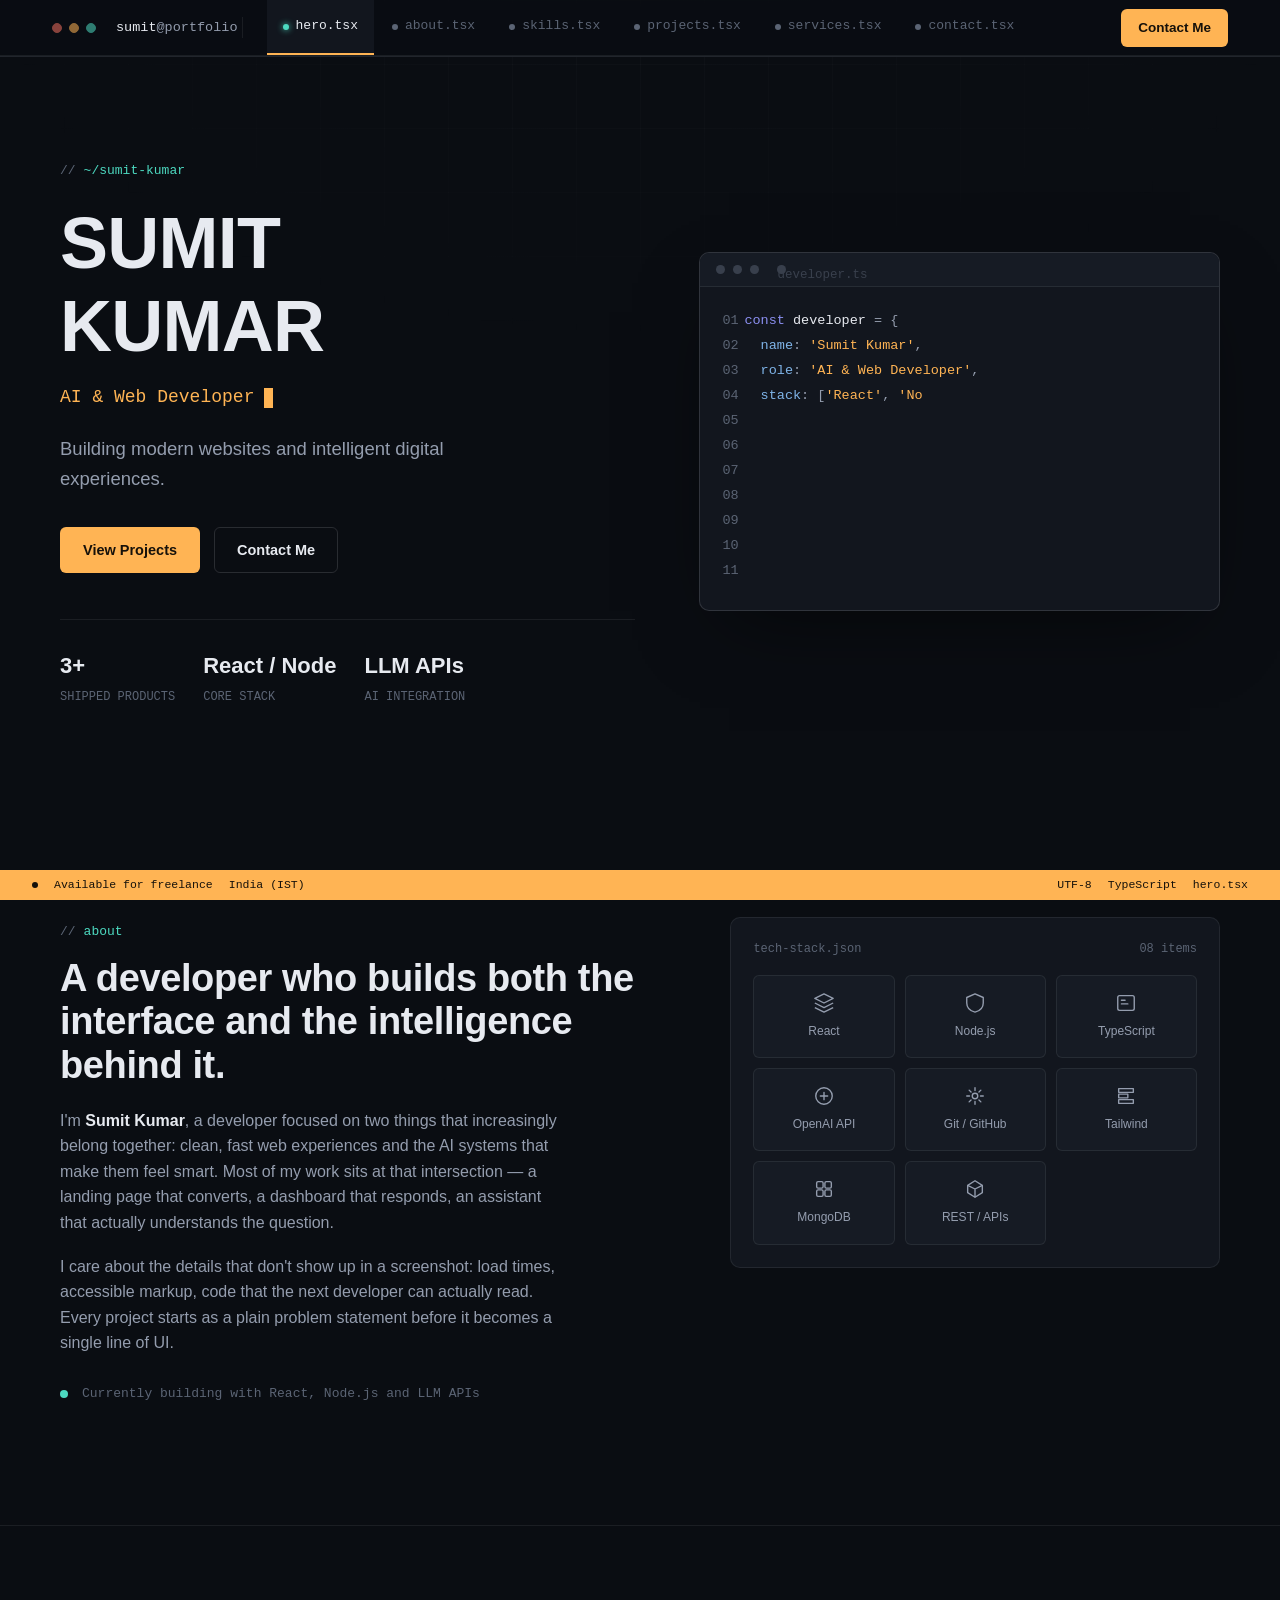
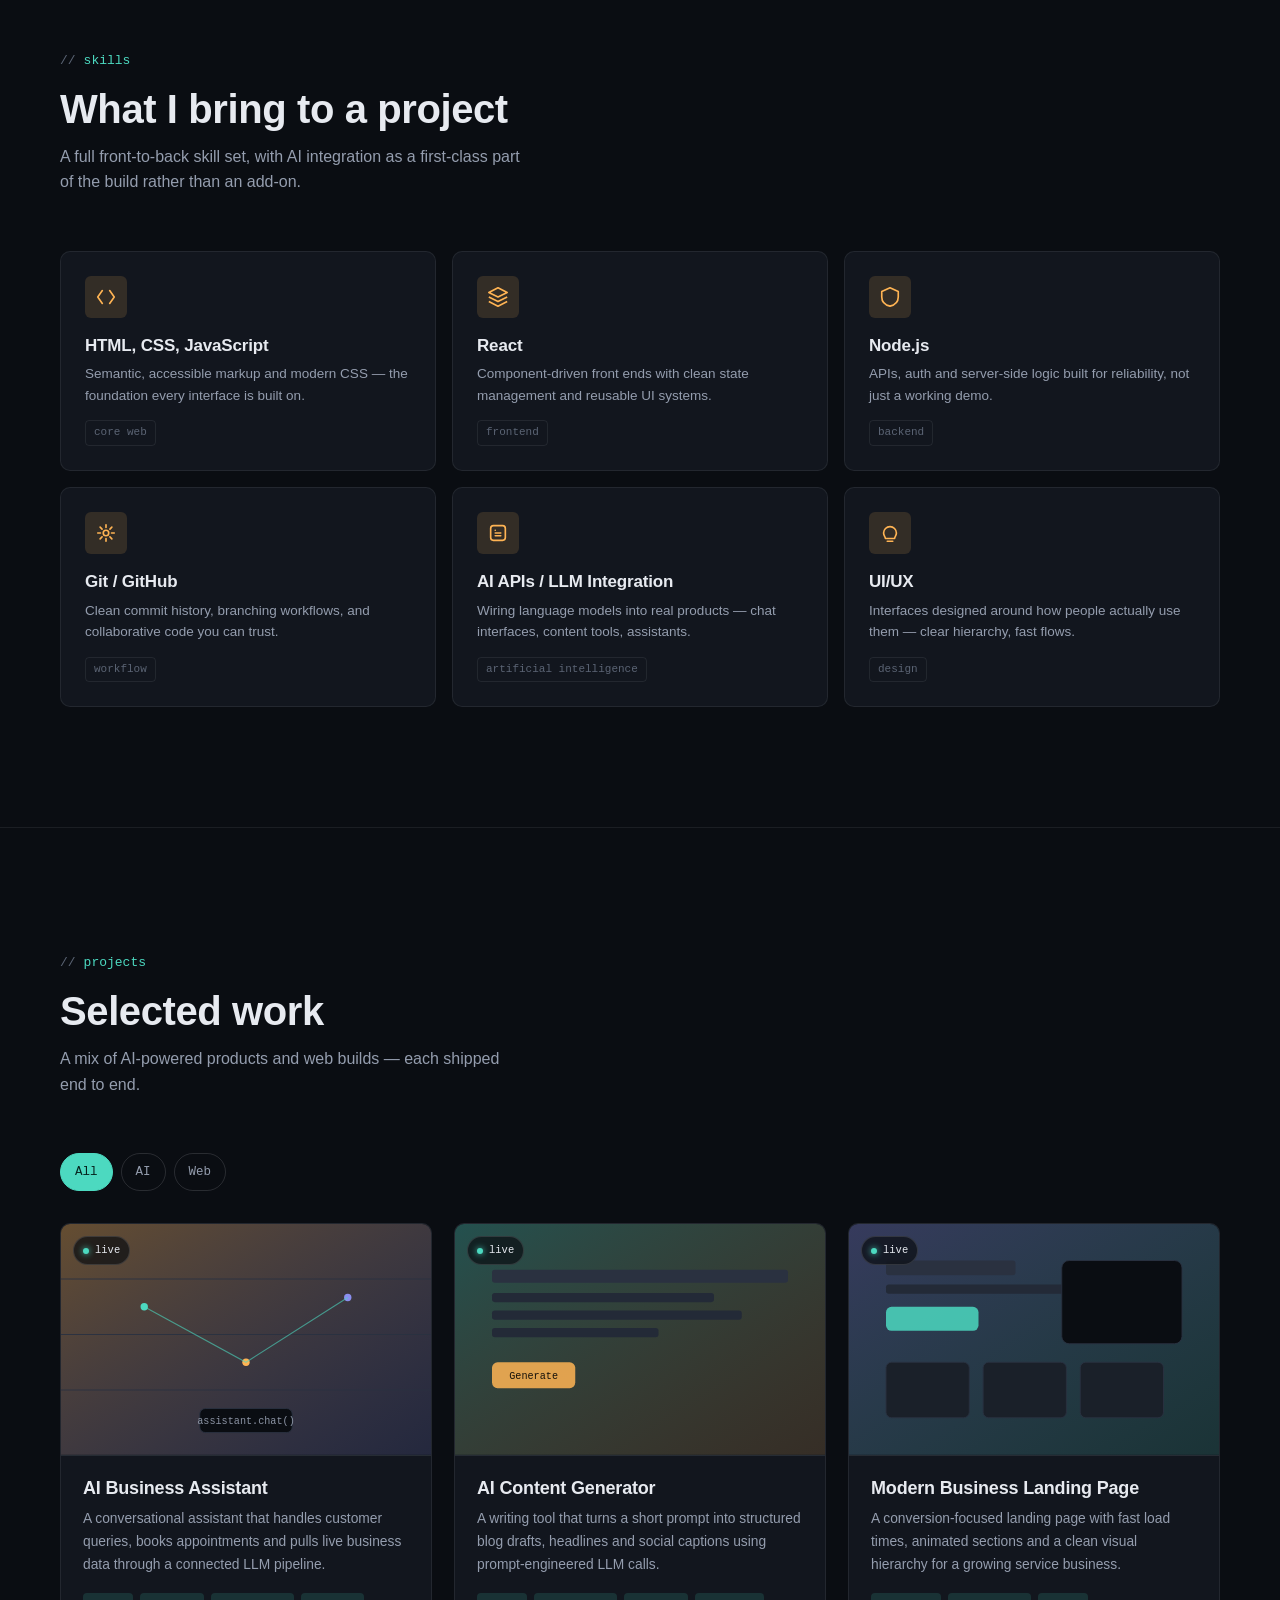
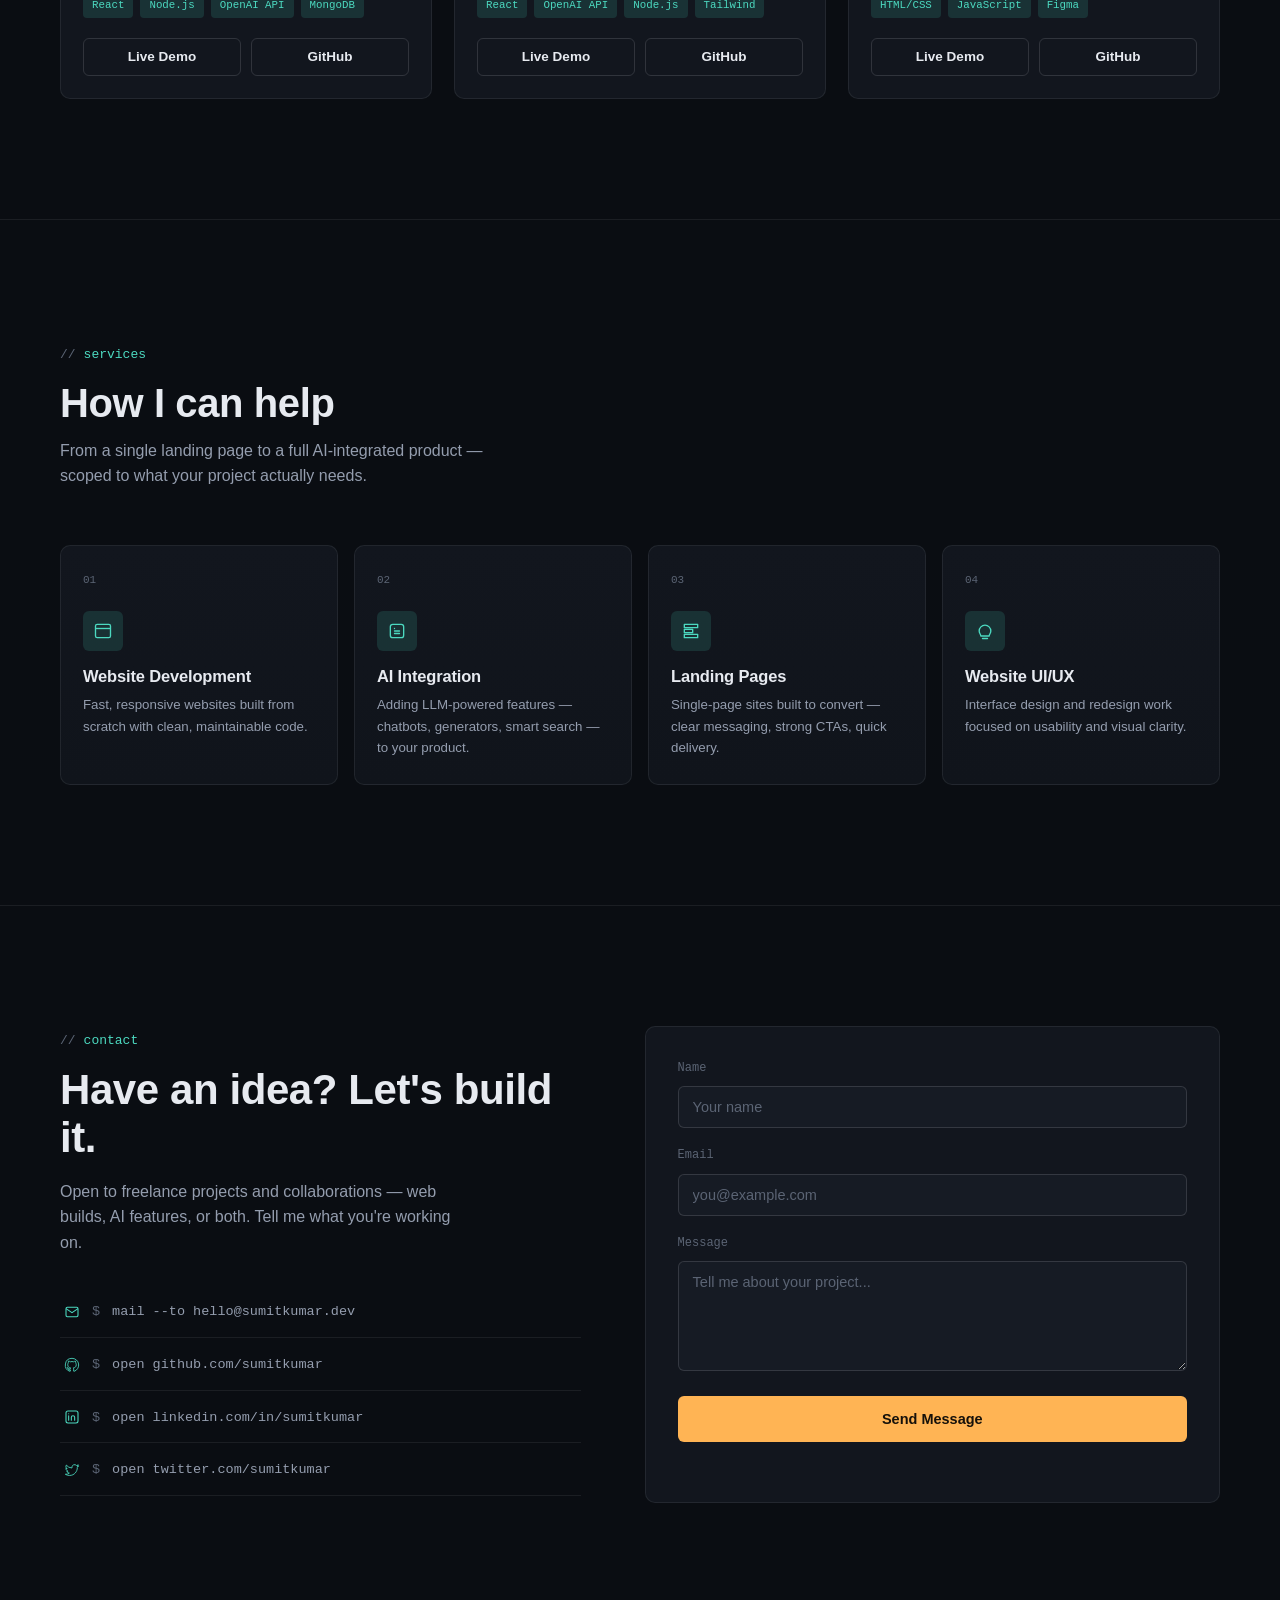
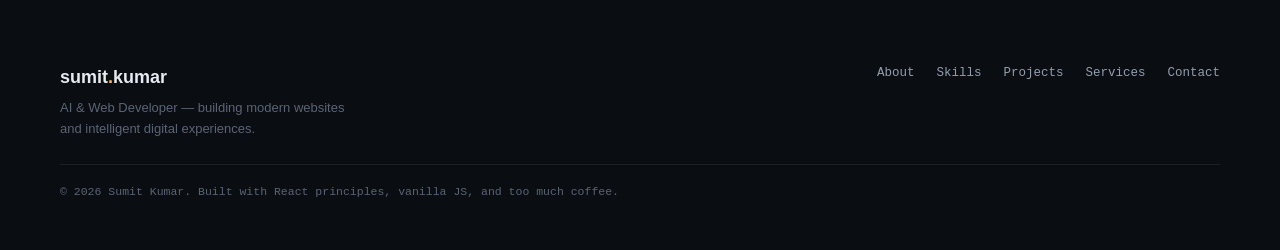
==== index.html @ 4598999d "Add files via upload files uploaded" ====
<!DOCTYPE html>
<html lang="en">
<head>
<meta charset="UTF-8">
<meta name="viewport" content="width=device-width, initial-scale=1.0">
<title>Sumit Kumar — AI & Web Developer</title>
<meta name="description" content="Sumit Kumar is an AI & Web Developer building modern websites and intelligent digital experiences — from React front ends to LLM-powered products.">
<meta name="theme-color" content="#0a0d12">

<meta property="og:type" content="website">
<meta property="og:title" content="Sumit Kumar — AI & Web Developer">
<meta property="og:description" content="Building modern websites and intelligent digital experiences.">

<link rel="icon" href="data:image/svg+xml,<svg xmlns=%22http://www.w3.org/2000/svg%22 viewBox=%220 0 100 100%22><rect width=%22100%22 height=%22100%22 rx=%2222%22 fill=%22%230a0d12%22/><text x=%2250%22 y=%2266%22 font-size=%2255%22 font-family=%22monospace%22 fill=%22%23ffb454%22 text-anchor=%22middle%22>S</text></svg>">

<link rel="stylesheet" href="styles.css">
</head>
<body>

<!-- ============================ NAV / EDITOR TAB BAR ============================ -->
<header class="tabbar">
  <div class="tabbar-inner">
    <div class="tabbar-dots" aria-hidden="true"><span></span><span></span><span></span></div>
    <div class="tabbar-brand"><strong>sumit</strong>@portfolio</div>

    <nav class="tabs" aria-label="Primary">
      <a href="#hero" class="tab active" data-tab><span class="dot"></span>hero.tsx</a>
      <a href="#about" class="tab" data-tab><span class="dot"></span>about.tsx</a>
      <a href="#skills" class="tab" data-tab><span class="dot"></span>skills.tsx</a>
      <a href="#projects" class="tab" data-tab><span class="dot"></span>projects.tsx</a>
      <a href="#services" class="tab" data-tab><span class="dot"></span>services.tsx</a>
      <a href="#contact" class="tab" data-tab><span class="dot"></span>contact.tsx</a>
    </nav>

    <div class="tabbar-actions">
      <a href="#contact" class="btn btn-primary btn-sm">Contact Me</a>
      <button class="menu-toggle" id="menuToggle" aria-label="Open menu" aria-expanded="false" aria-controls="mobilePanel">
        <span></span>
      </button>
    </div>
  </div>
</header>

<div class="mobile-panel" id="mobilePanel">
  <ul>
    <li><a href="#hero" data-mobile-link><span class="dot"></span>hero.tsx</a></li>
    <li><a href="#about" data-mobile-link><span class="dot"></span>about.tsx</a></li>
    <li><a href="#skills" data-mobile-link><span class="dot"></span>skills.tsx</a></li>
    <li><a href="#projects" data-mobile-link><span class="dot"></span>projects.tsx</a></li>
    <li><a href="#services" data-mobile-link><span class="dot"></span>services.tsx</a></li>
    <li><a href="#contact" data-mobile-link><span class="dot"></span>contact.tsx</a></li>
  </ul>
</div>

<main id="main">

  <!-- ============================ HERO ============================ -->
  <section class="hero" id="hero">
    <div class="container hero-grid">
      <div class="hero-copy" data-reveal>
        <span class="eyebrow">~/sumit-kumar</span>
        <h1>SUMIT<br>KUMAR</h1>
        <p class="role">AI &amp; Web Developer<span class="cursor" aria-hidden="true"></span></p>
        <p class="tagline">Building modern websites and intelligent digital experiences.</p>

        <div class="hero-actions">
          <a href="#projects" class="btn btn-primary">View Projects</a>
          <a href="#contact" class="btn btn-ghost">Contact Me</a>
        </div>

        <div class="hero-meta">
          <div>
            <span class="num">3+</span>
            <span class="label">SHIPPED PRODUCTS</span>
          </div>
          <div>
            <span class="num">React / Node</span>
            <span class="label">CORE STACK</span>
          </div>
          <div>
            <span class="num">LLM APIs</span>
            <span class="label">AI INTEGRATION</span>
          </div>
        </div>
      </div>

      <div class="hero-visual" data-reveal>
        <div class="editor">
          <div class="editor-bar">
            <span></span><span></span><span></span>
            <span class="filename">developer.ts</span>
          </div>
          <div class="editor-body" id="typedCode" aria-hidden="true"></div>
        </div>
      </div>
    </div>
  </section>

  <!-- ============================ ABOUT ============================ -->
  <section class="section" id="about">
    <div class="container about-grid">
      <div data-reveal>
        <span class="eyebrow">about</span>
        <h2 style="font-size:clamp(28px,4vw,38px);margin-bottom:20px;">A developer who builds both the interface and the intelligence behind it.</h2>
        <div class="about-copy">
          <p>I'm <strong>Sumit Kumar</strong>, a developer focused on two things that increasingly belong together: clean, fast web experiences and the AI systems that make them feel smart. Most of my work sits at that intersection — a landing page that converts, a dashboard that responds, an assistant that actually understands the question.</p>
          <p>I care about the details that don't show up in a screenshot: load times, accessible markup, code that the next developer can actually read. Every project starts as a plain problem statement before it becomes a single line of UI.</p>
        </div>
        <div class="about-signature">
          <span class="pulse" aria-hidden="true"></span>
          Currently building with React, Node.js and LLM APIs
        </div>
      </div>

      <div class="stack-panel" data-reveal>
        <div class="stack-panel-title"><span>tech-stack.json</span><span>08 items</span></div>
        <div class="stack-grid">
          <div class="stack-chip">
            <svg viewBox="0 0 24 24" fill="none"><path d="M12 2 2 7l10 5 10-5-10-5Z" stroke="currentColor" stroke-width="1.5" stroke-linejoin="round"/><path d="M2 17l10 5 10-5M2 12l10 5 10-5" stroke="currentColor" stroke-width="1.5" stroke-linejoin="round"/></svg>
            React
          </div>
          <div class="stack-chip">
            <svg viewBox="0 0 24 24" fill="none"><path d="M12 2 3 6v6c0 5 3.8 8.7 9 10 5.2-1.3 9-5 9-10V6l-9-4Z" stroke="currentColor" stroke-width="1.5" stroke-linejoin="round"/></svg>
            Node.js
          </div>
          <div class="stack-chip">
            <svg viewBox="0 0 24 24" fill="none"><rect x="3" y="4" width="18" height="16" rx="2" stroke="currentColor" stroke-width="1.5"/><path d="M7 9h4M7 13h7" stroke="currentColor" stroke-width="1.5" stroke-linecap="round"/></svg>
            TypeScript
          </div>
          <div class="stack-chip">
            <svg viewBox="0 0 24 24" fill="none"><circle cx="12" cy="12" r="9" stroke="currentColor" stroke-width="1.5"/><path d="M8 12h8M12 8v8" stroke="currentColor" stroke-width="1.5" stroke-linecap="round"/></svg>
            OpenAI API
          </div>
          <div class="stack-chip">
            <svg viewBox="0 0 24 24" fill="none"><circle cx="12" cy="12" r="3" stroke="currentColor" stroke-width="1.5"/><path d="M12 3v3M12 18v3M21 12h-3M6 12H3M18.4 5.6l-2.1 2.1M7.7 16.3l-2.1 2.1M18.4 18.4l-2.1-2.1M7.7 7.7 5.6 5.6" stroke="currentColor" stroke-width="1.5" stroke-linecap="round"/></svg>
            Git / GitHub
          </div>
          <div class="stack-chip">
            <svg viewBox="0 0 24 24" fill="none"><path d="M4 4h16v4H4zM4 10h10v4H4zM4 16h16v4H4z" stroke="currentColor" stroke-width="1.5" stroke-linejoin="round"/></svg>
            Tailwind
          </div>
          <div class="stack-chip">
            <svg viewBox="0 0 24 24" fill="none"><rect x="4" y="4" width="7" height="7" rx="1.5" stroke="currentColor" stroke-width="1.5"/><rect x="13" y="4" width="7" height="7" rx="1.5" stroke="currentColor" stroke-width="1.5"/><rect x="4" y="13" width="7" height="7" rx="1.5" stroke="currentColor" stroke-width="1.5"/><rect x="13" y="13" width="7" height="7" rx="1.5" stroke="currentColor" stroke-width="1.5"/></svg>
            MongoDB
          </div>
          <div class="stack-chip">
            <svg viewBox="0 0 24 24" fill="none"><path d="M12 3 4 8v8l8 5 8-5V8l-8-5Z" stroke="currentColor" stroke-width="1.5" stroke-linejoin="round"/><path d="M12 12v9M4 8l8 4 8-4" stroke="currentColor" stroke-width="1.5" stroke-linejoin="round"/></svg>
            REST / APIs
          </div>
        </div>
      </div>
    </div>
  </section>

  <!-- ============================ SKILLS ============================ -->
  <section class="section" id="skills">
    <div class="container">
      <div class="section-head" data-reveal>
        <span class="eyebrow">skills</span>
        <h2>What I bring to a project</h2>
        <p>A full front-to-back skill set, with AI integration as a first-class part of the build rather than an add-on.</p>
      </div>

      <div class="skills-grid" data-reveal-group>
        <div class="skill-card" data-reveal style="--i:0">
          <div class="icon-wrap"><svg viewBox="0 0 24 24" fill="none"><path d="M8 5 3 12l5 7M16 5l5 7-5 7" stroke="currentColor" stroke-width="1.8" stroke-linecap="round" stroke-linejoin="round"/></svg></div>
          <h3>HTML, CSS, JavaScript</h3>
          <p>Semantic, accessible markup and modern CSS — the foundation every interface is built on.</p>
          <span class="tag">core web</span>
        </div>
        <div class="skill-card" data-reveal style="--i:1">
          <div class="icon-wrap"><svg viewBox="0 0 24 24" fill="none"><path d="M12 2 2 7l10 5 10-5-10-5Z" stroke="currentColor" stroke-width="1.8" stroke-linejoin="round"/><path d="M2 17l10 5 10-5M2 12l10 5 10-5" stroke="currentColor" stroke-width="1.8" stroke-linejoin="round"/></svg></div>
          <h3>React</h3>
          <p>Component-driven front ends with clean state management and reusable UI systems.</p>
          <span class="tag">frontend</span>
        </div>
        <div class="skill-card" data-reveal style="--i:2">
          <div class="icon-wrap"><svg viewBox="0 0 24 24" fill="none"><path d="M12 2 3 6v6c0 5 3.8 8.7 9 10 5.2-1.3 9-5 9-10V6l-9-4Z" stroke="currentColor" stroke-width="1.8" stroke-linejoin="round"/></svg></div>
          <h3>Node.js</h3>
          <p>APIs, auth and server-side logic built for reliability, not just a working demo.</p>
          <span class="tag">backend</span>
        </div>
        <div class="skill-card" data-reveal style="--i:3">
          <div class="icon-wrap"><svg viewBox="0 0 24 24" fill="none"><circle cx="12" cy="12" r="3" stroke="currentColor" stroke-width="1.8"/><path d="M12 3v3M12 18v3M21 12h-3M6 12H3M18.4 5.6l-2.1 2.1M7.7 16.3l-2.1 2.1M18.4 18.4l-2.1-2.1M7.7 7.7 5.6 5.6" stroke="currentColor" stroke-width="1.8" stroke-linecap="round"/></svg></div>
          <h3>Git / GitHub</h3>
          <p>Clean commit history, branching workflows, and collaborative code you can trust.</p>
          <span class="tag">workflow</span>
        </div>
        <div class="skill-card" data-reveal style="--i:4">
          <div class="icon-wrap"><svg viewBox="0 0 24 24" fill="none"><rect x="4" y="4" width="16" height="16" rx="3" stroke="currentColor" stroke-width="1.8"/><path d="M9 9h.01M9 15h6M9 12h6" stroke="currentColor" stroke-width="1.8" stroke-linecap="round"/></svg></div>
          <h3>AI APIs / LLM Integration</h3>
          <p>Wiring language models into real products — chat interfaces, content tools, assistants.</p>
          <span class="tag">artificial intelligence</span>
        </div>
        <div class="skill-card" data-reveal style="--i:5">
          <div class="icon-wrap"><svg viewBox="0 0 24 24" fill="none"><path d="M5 12a7 7 0 1 1 14 0c0 3-2 4-2 6H7c0-2-2-3-2-6Z" stroke="currentColor" stroke-width="1.8" stroke-linejoin="round"/><path d="M9 21h6" stroke="currentColor" stroke-width="1.8" stroke-linecap="round"/></svg></div>
          <h3>UI/UX</h3>
          <p>Interfaces designed around how people actually use them — clear hierarchy, fast flows.</p>
          <span class="tag">design</span>
        </div>
      </div>
    </div>
  </section>

  <!-- ============================ PROJECTS ============================ -->
  <section class="section" id="projects">
    <div class="container">
      <div class="section-head" data-reveal>
        <span class="eyebrow">projects</span>
        <h2>Selected work</h2>
        <p>A mix of AI-powered products and web builds — each shipped end to end.</p>
      </div>

      <div class="filter-row" data-reveal role="tablist" aria-label="Filter projects">
        <button class="filter-btn active" data-filter="all" role="tab" aria-selected="true">All</button>
        <button class="filter-btn" data-filter="ai" role="tab" aria-selected="false">AI</button>
        <button class="filter-btn" data-filter="web" role="tab" aria-selected="false">Web</button>
      </div>

      <div class="projects-grid" id="projectsGrid" data-reveal-group>

        <article class="project-card" data-category="ai" data-reveal style="--i:0">
          <div class="project-preview">
            <span class="project-status"><span class="dot"></span>live</span>
            <svg viewBox="0 0 400 250" preserveAspectRatio="xMidYMid slice">
              <rect width="400" height="250" fill="#12161e"/>
              <defs>
                <linearGradient id="g1" x1="0" y1="0" x2="1" y2="1">
                  <stop offset="0" stop-color="#ffb454" stop-opacity="0.35"/>
                  <stop offset="1" stop-color="#8b8ff0" stop-opacity="0.15"/>
                </linearGradient>
              </defs>
              <rect width="400" height="250" fill="url(#g1)"/>
              <g stroke="#2a3140" stroke-width="1">
                <line x1="0" y1="60" x2="400" y2="60"/><line x1="0" y1="120" x2="400" y2="120"/><line x1="0" y1="180" x2="400" y2="180"/>
              </g>
              <circle cx="90" cy="90" r="4" fill="#4cd9c0"/>
              <circle cx="200" cy="150" r="4" fill="#ffb454"/>
              <circle cx="310" cy="80" r="4" fill="#8b8ff0"/>
              <path d="M90 90 L200 150 L310 80" stroke="#4cd9c0" stroke-width="1.2" fill="none" opacity="0.6"/>
              <rect x="150" y="200" width="100" height="26" rx="6" fill="#0a0d12" stroke="#2a3140"/>
              <text x="200" y="217" font-family="monospace" font-size="11" fill="#8b93a3" text-anchor="middle">assistant.chat()</text>
            </svg>
          </div>
          <div class="project-body">
            <h3>AI Business Assistant</h3>
            <p>A conversational assistant that handles customer queries, books appointments and pulls live business data through a connected LLM pipeline.</p>
            <div class="tech-tags">
              <span>React</span><span>Node.js</span><span>OpenAI API</span><span>MongoDB</span>
            </div>
            <div class="project-actions">
              <a href="#" class="btn btn-ghost btn-sm">Live Demo</a>
              <a href="#" class="btn btn-ghost btn-sm">GitHub</a>
            </div>
          </div>
        </article>

        <article class="project-card" data-category="ai" data-reveal style="--i:1">
          <div class="project-preview">
            <span class="project-status"><span class="dot"></span>live</span>
            <svg viewBox="0 0 400 250" preserveAspectRatio="xMidYMid slice">
              <rect width="400" height="250" fill="#12161e"/>
              <defs>
                <linearGradient id="g2" x1="0" y1="0" x2="1" y2="1">
                  <stop offset="0" stop-color="#4cd9c0" stop-opacity="0.3"/>
                  <stop offset="1" stop-color="#ffb454" stop-opacity="0.15"/>
                </linearGradient>
              </defs>
              <rect width="400" height="250" fill="url(#g2)"/>
              <rect x="40" y="50" width="320" height="14" rx="3" fill="#2a3140"/>
              <rect x="40" y="75" width="240" height="10" rx="3" fill="#232a37"/>
              <rect x="40" y="94" width="270" height="10" rx="3" fill="#232a37"/>
              <rect x="40" y="113" width="180" height="10" rx="3" fill="#232a37"/>
              <rect x="40" y="150" width="90" height="28" rx="6" fill="#ffb454" opacity="0.85"/>
              <text x="85" y="168" font-family="monospace" font-size="11" fill="#16110a" text-anchor="middle">Generate</text>
            </svg>
          </div>
          <div class="project-body">
            <h3>AI Content Generator</h3>
            <p>A writing tool that turns a short prompt into structured blog drafts, headlines and social captions using prompt-engineered LLM calls.</p>
            <div class="tech-tags">
              <span>React</span><span>OpenAI API</span><span>Node.js</span><span>Tailwind</span>
            </div>
            <div class="project-actions">
              <a href="#" class="btn btn-ghost btn-sm">Live Demo</a>
              <a href="#" class="btn btn-ghost btn-sm">GitHub</a>
            </div>
          </div>
        </article>

        <article class="project-card" data-category="web" data-reveal style="--i:2">
          <div class="project-preview">
            <span class="project-status"><span class="dot"></span>live</span>
            <svg viewBox="0 0 400 250" preserveAspectRatio="xMidYMid slice">
              <rect width="400" height="250" fill="#12161e"/>
              <defs>
                <linearGradient id="g3" x1="0" y1="0" x2="1" y2="1">
                  <stop offset="0" stop-color="#8b8ff0" stop-opacity="0.3"/>
                  <stop offset="1" stop-color="#4cd9c0" stop-opacity="0.15"/>
                </linearGradient>
              </defs>
              <rect width="400" height="250" fill="url(#g3)"/>
              <rect x="40" y="40" width="140" height="16" rx="3" fill="#2a3140"/>
              <rect x="40" y="66" width="200" height="10" rx="3" fill="#232a37"/>
              <rect x="40" y="90" width="100" height="26" rx="6" fill="#4cd9c0" opacity="0.85"/>
              <rect x="230" y="40" width="130" height="90" rx="8" fill="#0a0d12" stroke="#2a3140"/>
              <rect x="40" y="150" width="90" height="60" rx="6" fill="#1a2029" stroke="#2a3140"/>
              <rect x="145" y="150" width="90" height="60" rx="6" fill="#1a2029" stroke="#2a3140"/>
              <rect x="250" y="150" width="90" height="60" rx="6" fill="#1a2029" stroke="#2a3140"/>
            </svg>
          </div>
          <div class="project-body">
            <h3>Modern Business Landing Page</h3>
            <p>A conversion-focused landing page with fast load times, animated sections and a clean visual hierarchy for a growing service business.</p>
            <div class="tech-tags">
              <span>HTML/CSS</span><span>JavaScript</span><span>Figma</span>
            </div>
            <div class="project-actions">
              <a href="#" class="btn btn-ghost btn-sm">Live Demo</a>
              <a href="#" class="btn btn-ghost btn-sm">GitHub</a>
            </div>
          </div>
        </article>

      </div>
    </div>
  </section>

  <!-- ============================ SERVICES ============================ -->
  <section class="section" id="services">
    <div class="container">
      <div class="section-head" data-reveal>
        <span class="eyebrow">services</span>
        <h2>How I can help</h2>
        <p>From a single landing page to a full AI-integrated product — scoped to what your project actually needs.</p>
      </div>

      <div class="services-grid" data-reveal-group>
        <div class="service-card" data-reveal style="--i:0">
          <div class="index">01</div>
          <div class="icon-wrap"><svg viewBox="0 0 24 24" fill="none"><rect x="3" y="4" width="18" height="16" rx="2" stroke="currentColor" stroke-width="1.6"/><path d="M3 9h18" stroke="currentColor" stroke-width="1.6"/></svg></div>
          <h3>Website Development</h3>
          <p>Fast, responsive websites built from scratch with clean, maintainable code.</p>
        </div>
        <div class="service-card" data-reveal style="--i:1">
          <div class="index">02</div>
          <div class="icon-wrap"><svg viewBox="0 0 24 24" fill="none"><rect x="4" y="4" width="16" height="16" rx="3" stroke="currentColor" stroke-width="1.6"/><path d="M9 9h.01M9 15h6M9 12h6" stroke="currentColor" stroke-width="1.6" stroke-linecap="round"/></svg></div>
          <h3>AI Integration</h3>
          <p>Adding LLM-powered features — chatbots, generators, smart search — to your product.</p>
        </div>
        <div class="service-card" data-reveal style="--i:2">
          <div class="index">03</div>
          <div class="icon-wrap"><svg viewBox="0 0 24 24" fill="none"><path d="M4 4h16v4H4zM4 10h10v4H4zM4 16h16v4H4z" stroke="currentColor" stroke-width="1.6" stroke-linejoin="round"/></svg></div>
          <h3>Landing Pages</h3>
          <p>Single-page sites built to convert — clear messaging, strong CTAs, quick delivery.</p>
        </div>
        <div class="service-card" data-reveal style="--i:3">
          <div class="index">04</div>
          <div class="icon-wrap"><svg viewBox="0 0 24 24" fill="none"><path d="M5 12a7 7 0 1 1 14 0c0 3-2 4-2 6H7c0-2-2-3-2-6Z" stroke="currentColor" stroke-width="1.6" stroke-linejoin="round"/><path d="M9 21h6" stroke="currentColor" stroke-width="1.6" stroke-linecap="round"/></svg></div>
          <h3>Website UI/UX</h3>
          <p>Interface design and redesign work focused on usability and visual clarity.</p>
        </div>
      </div>
    </div>
  </section>

  <!-- ============================ CONTACT ============================ -->
  <section class="section" id="contact" style="border-bottom:none;">
    <div class="container contact-grid">
      <div class="contact-copy" data-reveal>
        <span class="eyebrow">contact</span>
        <h2>Have an idea? Let's build it.</h2>
        <p>Open to freelance projects and collaborations — web builds, AI features, or both. Tell me what you're working on.</p>

        <div class="contact-links">
          <a class="contact-link" href="mailto:hello@sumitkumar.dev">
            <svg class="icon" viewBox="0 0 24 24" fill="none"><rect x="3" y="5" width="18" height="14" rx="2" stroke="currentColor" stroke-width="1.6"/><path d="m3 7 9 6 9-6" stroke="currentColor" stroke-width="1.6"/></svg>
            <span class="prompt">$</span> mail --to hello@sumitkumar.dev
          </a>
          <a class="contact-link" href="https://github.com/" target="_blank" rel="noopener">
            <svg class="icon" viewBox="0 0 24 24" fill="none"><path d="M12 2a10 10 0 0 0-3.16 19.49c.5.09.68-.22.68-.48v-1.7c-2.78.6-3.37-1.34-3.37-1.34-.46-1.16-1.11-1.47-1.11-1.47-.91-.62.07-.6.07-.6 1 .07 1.53 1.03 1.53 1.03.9 1.52 2.34 1.08 2.91.83.09-.65.35-1.08.63-1.33-2.22-.25-4.56-1.11-4.56-4.94 0-1.09.39-1.98 1.03-2.68-.1-.25-.45-1.27.1-2.65 0 0 .84-.27 2.75 1.02a9.5 9.5 0 0 1 5 0c1.91-1.29 2.75-1.02 2.75-1.02.55 1.38.2 2.4.1 2.65.64.7 1.03 1.59 1.03 2.68 0 3.84-2.34 4.68-4.57 4.93.36.31.68.92.68 1.85v2.74c0 .27.18.58.69.48A10 10 0 0 0 12 2Z" stroke="currentColor" stroke-width="1.3" stroke-linejoin="round"/></svg>
            <span class="prompt">$</span> open github.com/sumitkumar
          </a>
          <a class="contact-link" href="https://linkedin.com/" target="_blank" rel="noopener">
            <svg class="icon" viewBox="0 0 24 24" fill="none"><rect x="3" y="3" width="18" height="18" rx="3" stroke="currentColor" stroke-width="1.6"/><path d="M7 10v7M7 7v.01M11 17v-4.5c0-1.5 1-2.5 2.5-2.5S16 11 16 12.5V17" stroke="currentColor" stroke-width="1.6" stroke-linecap="round"/></svg>
            <span class="prompt">$</span> open linkedin.com/in/sumitkumar
          </a>
          <a class="contact-link" href="https://twitter.com/" target="_blank" rel="noopener">
            <svg class="icon" viewBox="0 0 24 24" fill="none"><path d="M22 5.9c-.7.3-1.5.6-2.3.7.8-.5 1.5-1.3 1.8-2.3-.8.5-1.7.8-2.6 1a4.1 4.1 0 0 0-7 3.7A11.6 11.6 0 0 1 3.4 4.6a4.1 4.1 0 0 0 1.3 5.5c-.7 0-1.3-.2-1.9-.5v.1c0 2 1.4 3.6 3.3 4a4.2 4.2 0 0 1-1.9.1 4.1 4.1 0 0 0 3.8 2.9A8.3 8.3 0 0 1 2 18.4a11.6 11.6 0 0 0 6.3 1.8c7.5 0 11.7-6.3 11.7-11.7v-.5c.8-.6 1.5-1.3 2-2.1Z" stroke="currentColor" stroke-width="1.3" stroke-linejoin="round"/></svg>
            <span class="prompt">$</span> open twitter.com/sumitkumar
          </a>
        </div>
      </div>

      <form class="contact-form" data-reveal id="contactForm" novalidate>
        <div class="form-row">
          <label for="name">Name</label>
          <input type="text" id="name" name="name" placeholder="Your name" required autocomplete="name">
        </div>
        <div class="form-row">
          <label for="email">Email</label>
          <input type="email" id="email" name="email" placeholder="you@example.com" required autocomplete="email">
        </div>
        <div class="form-row">
          <label for="message">Message</label>
          <textarea id="message" name="message" placeholder="Tell me about your project..." required></textarea>
        </div>
        <button type="submit" class="btn btn-primary btn-block">Send Message</button>
        <p class="form-note" id="formNote" role="status" aria-live="polite"></p>
      </form>
    </div>
  </section>

</main>

<footer class="site-footer">
  <div class="container">
    <div class="footer-top">
      <div>
        <div class="footer-brand">sumit<span>.</span>kumar</div>
        <p class="footer-copy">AI & Web Developer — building modern websites and intelligent digital experiences.</p>
      </div>
      <nav class="footer-nav" aria-label="Footer">
        <a href="#about">About</a>
        <a href="#skills">Skills</a>
        <a href="#projects">Projects</a>
        <a href="#services">Services</a>
        <a href="#contact">Contact</a>
      </nav>
    </div>
    <div class="footer-bottom">
      © <span id="year">2026</span> Sumit Kumar. Built with React principles, vanilla JS, and too much coffee.
    </div>
  </div>
</footer>

<!-- ============================ STATUS BAR ============================ -->
<div class="statusbar" role="status" aria-hidden="true">
  <div class="statusbar-left">
    <span class="dot"></span>
    <span>Available for freelance</span>
    <span class="hide-sm">India (IST)</span>
  </div>
  <div class="statusbar-right">
    <span class="hide-sm">UTF-8</span>
    <span class="hide-sm">TypeScript</span>
    <span id="statusSection">hero.tsx</span>
  </div>
</div>

<script src="script.js"></script>
</body>
</html>
---- styles.css ----
/* ==========================================================================
   SUMIT KUMAR — Portfolio
   Design language: an IDE, quietly. Editor tabs for nav, a typed hero panel,
   a VS Code-style status bar. The chrome of a developer's daily tool,
   rebuilt as the frame for the portfolio itself.
   ========================================================================== */

@font-face {
  font-family: 'Space Grotesk';
  src: url('fonts/space-grotesk-latin-500-normal.woff2') format('woff2');
  font-weight: 500; font-style: normal; font-display: swap;
}
@font-face {
  font-family: 'Space Grotesk';
  src: url('fonts/space-grotesk-latin-600-normal.woff2') format('woff2');
  font-weight: 600; font-style: normal; font-display: swap;
}
@font-face {
  font-family: 'Space Grotesk';
  src: url('fonts/space-grotesk-latin-700-normal.woff2') format('woff2');
  font-weight: 700; font-style: normal; font-display: swap;
}
@font-face {
  font-family: 'Inter';
  src: url('fonts/inter-latin-400-normal.woff2') format('woff2');
  font-weight: 400; font-style: normal; font-display: swap;
}
@font-face {
  font-family: 'Inter';
  src: url('fonts/inter-latin-500-normal.woff2') format('woff2');
  font-weight: 500; font-style: normal; font-display: swap;
}
@font-face {
  font-family: 'Inter';
  src: url('fonts/inter-latin-600-normal.woff2') format('woff2');
  font-weight: 600; font-style: normal; font-display: swap;
}
@font-face {
  font-family: 'Inter';
  src: url('fonts/inter-latin-700-normal.woff2') format('woff2');
  font-weight: 700; font-style: normal; font-display: swap;
}
@font-face {
  font-family: 'JetBrains Mono';
  src: url('fonts/jetbrains-mono-latin-400-normal.woff2') format('woff2');
  font-weight: 400; font-style: normal; font-display: swap;
}
@font-face {
  font-family: 'JetBrains Mono';
  src: url('fonts/jetbrains-mono-latin-500-normal.woff2') format('woff2');
  font-weight: 500; font-style: normal; font-display: swap;
}

/* ---------------------------------- Tokens ---------------------------------- */
:root {
  /* Surfaces */
  --bg: #0a0d12;
  --bg-raised: #10141b;
  --bg-panel: #12161e;
  --bg-panel-2: #161b24;
  --border: rgba(231, 234, 240, 0.08);
  --border-strong: rgba(231, 234, 240, 0.14);

  /* Text */
  --text-primary: #e7eaf0;
  --text-secondary: #949dae;
  --text-dim: #5b6474;

  /* Accents */
  --amber: #ffb454;
  --amber-dim: rgba(255, 180, 84, 0.14);
  --teal: #4cd9c0;
  --teal-dim: rgba(76, 217, 192, 0.14);
  --violet: #8b8ff0;
  --danger: #f0705f;

  /* Type */
  --font-display: 'Space Grotesk', 'Segoe UI', sans-serif;
  --font-body: 'Inter', 'Segoe UI', sans-serif;
  --font-mono: 'JetBrains Mono', 'SFMono-Regular', Consolas, monospace;

  /* Layout */
  --max-w: 1240px;
  --radius: 10px;
  --radius-sm: 6px;
  --nav-h: 56px;
  --status-h: 30px;

  --ease: cubic-bezier(0.16, 1, 0.3, 1);
}

/* ---------------------------------- Reset ---------------------------------- */
* { margin: 0; padding: 0; box-sizing: border-box; }

html {
  scroll-behavior: smooth;
  scroll-padding-top: calc(var(--nav-h) + 24px);
}

@media (prefers-reduced-motion: reduce) {
  html { scroll-behavior: auto; }
  *, *::before, *::after {
    animation-duration: 0.01ms !important;
    animation-iteration-count: 1 !important;
    transition-duration: 0.01ms !important;
    scroll-behavior: auto !important;
  }
}

body {
  background: var(--bg);
  color: var(--text-primary);
  font-family: var(--font-body);
  font-size: 16px;
  line-height: 1.6;
  -webkit-font-smoothing: antialiased;
  padding-top: var(--nav-h);
  padding-bottom: var(--status-h);
  overflow-x: hidden;
}

/* subtle ambient grid + glow behind everything */
body::before {
  content: '';
  position: fixed;
  inset: 0;
  z-index: -2;
  background-image:
    linear-gradient(var(--border) 1px, transparent 1px),
    linear-gradient(90deg, var(--border) 1px, transparent 1px);
  background-size: 64px 64px;
  opacity: 0.35;
  mask-image: radial-gradient(ellipse 80% 60% at 50% 0%, black 0%, transparent 70%);
}

img, svg { display: block; max-width: 100%; }
a { color: inherit; text-decoration: none; }
button { font: inherit; color: inherit; cursor: pointer; }
ul { list-style: none; }

h1, h2, h3, h4 {
  font-family: var(--font-display);
  font-weight: 600;
  letter-spacing: -0.01em;
  line-height: 1.15;
}

.container {
  max-width: var(--max-w);
  margin: 0 auto;
  padding: 0 clamp(20px, 4vw, 40px);
}

.eyebrow {
  display: inline-flex;
  align-items: center;
  gap: 8px;
  font-family: var(--font-mono);
  font-size: 13px;
  color: var(--teal);
  margin-bottom: 14px;
}
.eyebrow::before { content: '//'; color: var(--text-dim); }

.section {
  padding: clamp(64px, 10vw, 120px) 0;
  border-bottom: 1px solid var(--border);
}

.section-head {
  max-width: 640px;
  margin-bottom: clamp(36px, 5vw, 56px);
}

.section-head h2 {
  font-size: clamp(28px, 4vw, 40px);
  margin-bottom: 12px;
}

.section-head p {
  color: var(--text-secondary);
  font-size: 16px;
  max-width: 52ch;
}

/* focus visibility */
a:focus-visible,
button:focus-visible,
input:focus-visible,
textarea:focus-visible {
  outline: 2px solid var(--amber);
  outline-offset: 3px;
  border-radius: 4px;
}

::selection { background: var(--amber); color: #0a0d12; }

/* ---------------------------------- Buttons ---------------------------------- */
.btn {
  display: inline-flex;
  align-items: center;
  justify-content: center;
  gap: 8px;
  height: 46px;
  padding: 0 22px;
  border-radius: var(--radius-sm);
  font-family: var(--font-body);
  font-weight: 600;
  font-size: 14.5px;
  border: 1px solid transparent;
  transition: transform 0.2s var(--ease), background 0.2s var(--ease), border-color 0.2s var(--ease), box-shadow 0.2s var(--ease);
  white-space: nowrap;
}
.btn:active { transform: translateY(1px); }

.btn-primary {
  background: var(--amber);
  color: #16110a;
}
.btn-primary:hover {
  box-shadow: 0 0 0 1px var(--amber), 0 8px 24px -8px rgba(255, 180, 84, 0.55);
  transform: translateY(-1px);
}

.btn-ghost {
  background: transparent;
  border-color: var(--border-strong);
  color: var(--text-primary);
}
.btn-ghost:hover {
  border-color: var(--teal);
  color: var(--teal);
  transform: translateY(-1px);
}

.btn-sm {
  height: 38px;
  padding: 0 16px;
  font-size: 13.5px;
}

.btn-block { width: 100%; }

/* ---------------------------------- Nav (editor tab bar) ---------------------------------- */
.tabbar {
  position: fixed;
  top: 0; left: 0; right: 0;
  z-index: 100;
  height: var(--nav-h);
  display: flex;
  align-items: stretch;
  background: rgba(10, 13, 18, 0.72);
  backdrop-filter: blur(14px) saturate(140%);
  -webkit-backdrop-filter: blur(14px) saturate(140%);
  border-bottom: 1px solid var(--border);
}

.tabbar-inner {
  width: 100%;
  max-width: var(--max-w);
  margin: 0 auto;
  padding: 0 clamp(16px, 3vw, 32px);
  display: flex;
  align-items: center;
  gap: 20px;
}

.tabbar-dots {
  display: flex;
  gap: 7px;
  flex-shrink: 0;
}
.tabbar-dots span {
  width: 10px; height: 10px; border-radius: 50%;
  background: var(--bg-panel-2);
  border: 1px solid var(--border-strong);
}
.tabbar-dots span:nth-child(1) { background: #f0705f; border-color: #f0705f; opacity: 0.55; }
.tabbar-dots span:nth-child(2) { background: var(--amber); border-color: var(--amber); opacity: 0.55; }
.tabbar-dots span:nth-child(3) { background: var(--teal); border-color: var(--teal); opacity: 0.55; }

.tabbar-brand {
  font-family: var(--font-mono);
  font-size: 13.5px;
  color: var(--text-secondary);
  flex-shrink: 0;
  padding-right: 4px;
  border-right: 1px solid var(--border);
  margin-right: 4px;
}
.tabbar-brand strong { color: var(--text-primary); font-weight: 500; }

.tabs {
  display: flex;
  align-items: stretch;
  gap: 2px;
  overflow-x: auto;
  scrollbar-width: none;
  flex: 1;
  height: 100%;
}
.tabs::-webkit-scrollbar { display: none; }

.tab {
  display: flex;
  align-items: center;
  gap: 7px;
  height: 100%;
  padding: 0 16px;
  font-family: var(--font-mono);
  font-size: 13px;
  color: var(--text-dim);
  border-bottom: 2px solid transparent;
  transition: color 0.2s var(--ease), border-color 0.2s var(--ease), background 0.2s var(--ease);
  flex-shrink: 0;
}
.tab:hover { color: var(--text-primary); background: rgba(255,255,255,0.02); }
.tab.active {
  color: var(--text-primary);
  border-bottom-color: var(--amber);
  background: var(--bg-panel);
}
.tab .dot { width: 6px; height: 6px; border-radius: 50%; background: var(--text-dim); flex-shrink: 0; }
.tab.active .dot { background: var(--teal); box-shadow: 0 0 6px var(--teal); }

.tabbar-actions {
  display: flex;
  align-items: center;
  gap: 10px;
  flex-shrink: 0;
}

.menu-toggle {
  display: none;
  width: 36px; height: 36px;
  align-items: center; justify-content: center;
  background: transparent; border: 1px solid var(--border-strong);
  border-radius: var(--radius-sm);
  flex-shrink: 0;
}
.menu-toggle span, .menu-toggle span::before, .menu-toggle span::after {
  content: ''; display: block; width: 16px; height: 1.5px; background: var(--text-primary);
  position: relative; transition: transform 0.2s var(--ease), opacity 0.2s var(--ease);
}
.menu-toggle span::before { position: absolute; top: -5px; }
.menu-toggle span::after { position: absolute; top: 5px; }
.menu-toggle.open span { background: transparent; }
.menu-toggle.open span::before { transform: translateY(5px) rotate(45deg); }
.menu-toggle.open span::after { transform: translateY(-5px) rotate(-45deg); }

.mobile-panel {
  position: fixed;
  top: var(--nav-h); left: 0; right: 0;
  background: var(--bg-raised);
  border-bottom: 1px solid var(--border);
  z-index: 99;
  max-height: 0;
  overflow: hidden;
  transition: max-height 0.35s var(--ease);
}
.mobile-panel.open { max-height: 420px; }
.mobile-panel ul { padding: 8px 20px 20px; }
.mobile-panel a {
  display: flex; align-items: center; gap: 10px;
  padding: 13px 4px;
  font-family: var(--font-mono);
  font-size: 14px;
  color: var(--text-secondary);
  border-bottom: 1px solid var(--border);
}
.mobile-panel a .dot { width: 6px; height: 6px; border-radius: 50%; background: var(--text-dim); }
.mobile-panel a.active { color: var(--text-primary); }
.mobile-panel a.active .dot { background: var(--teal); box-shadow: 0 0 6px var(--teal); }

/* ---------------------------------- Hero ---------------------------------- */
.hero {
  padding: clamp(56px, 9vw, 100px) 0 clamp(60px, 8vw, 90px);
  position: relative;
}

.hero-grid {
  display: grid;
  grid-template-columns: 1.05fr 0.95fr;
  gap: clamp(32px, 5vw, 64px);
  align-items: center;
}

.hero-copy .eyebrow { margin-bottom: 20px; }

.hero-copy h1 {
  font-size: clamp(40px, 6.4vw, 72px);
  font-weight: 700;
  color: var(--text-primary);
}

.hero-copy .role {
  display: flex;
  align-items: center;
  gap: 10px;
  margin-top: 16px;
  font-family: var(--font-mono);
  font-size: clamp(15px, 2vw, 18px);
  color: var(--amber);
}
.hero-copy .role .cursor {
  width: 9px; height: 20px;
  background: var(--amber);
  animation: blink 1s step-end infinite;
}

.hero-copy .tagline {
  margin-top: 22px;
  font-size: clamp(16px, 1.6vw, 18.5px);
  color: var(--text-secondary);
  max-width: 46ch;
}

.hero-actions {
  display: flex;
  gap: 14px;
  margin-top: 34px;
  flex-wrap: wrap;
}

.hero-meta {
  display: flex;
  gap: 28px;
  margin-top: 46px;
  padding-top: 28px;
  border-top: 1px solid var(--border);
  flex-wrap: wrap;
}
.hero-meta div { display: flex; flex-direction: column; gap: 4px; }
.hero-meta .num { font-family: var(--font-display); font-weight: 600; font-size: 22px; color: var(--text-primary); }
.hero-meta .label { font-family: var(--font-mono); font-size: 12px; color: var(--text-dim); }

/* editor panel */
.editor {
  background: var(--bg-panel);
  border: 1px solid var(--border-strong);
  border-radius: var(--radius);
  overflow: hidden;
  box-shadow: 0 30px 80px -30px rgba(0,0,0,0.6);
  position: relative;
}
.editor::before {
  content: '';
  position: absolute;
  inset: -1px;
  background: linear-gradient(135deg, rgba(255,180,84,0.25), transparent 40%, rgba(139,143,240,0.2));
  z-index: -1;
  border-radius: inherit;
  filter: blur(24px);
  opacity: 0.6;
}
.editor-bar {
  display: flex;
  align-items: center;
  gap: 8px;
  padding: 12px 16px;
  background: var(--bg-panel-2);
  border-bottom: 1px solid var(--border);
}
.editor-bar span { width: 9px; height: 9px; border-radius: 50%; background: var(--text-dim); opacity: 0.5; }
.editor-bar .filename {
  margin-left: 10px;
  font-family: var(--font-mono);
  font-size: 12.5px;
  color: var(--text-dim);
}
.editor-body {
  padding: 22px 22px 26px;
  font-family: var(--font-mono);
  font-size: 13.5px;
  line-height: 1.85;
  overflow-x: auto;
}
.editor-body .ln { color: var(--text-dim); display: inline-block; width: 22px; user-select: none; }
.code-line { white-space: pre; min-height: 1.85em; }
.tok-kw { color: var(--violet); }
.tok-fn { color: var(--teal); }
.tok-str { color: var(--amber); }
.tok-com { color: var(--text-dim); }
.tok-prop { color: #7fb4e8; }
.tok-punc { color: var(--text-secondary); }
.type-cursor {
  display: inline-block;
  width: 7px; height: 1em;
  background: var(--amber);
  vertical-align: text-bottom;
  animation: blink 1s step-end infinite;
  margin-left: 1px;
}

@keyframes blink { 50% { opacity: 0; } }

/* ---------------------------------- Reveal ---------------------------------- */
[data-reveal] {
  opacity: 0;
  transform: translateY(18px);
  transition: opacity 0.7s var(--ease), transform 0.7s var(--ease);
}
[data-reveal].in-view { opacity: 1; transform: translateY(0); }
[data-reveal-group] > * { transition-delay: calc(var(--i, 0) * 70ms); }

/* ---------------------------------- About ---------------------------------- */
.about-grid {
  display: grid;
  grid-template-columns: 1.1fr 0.9fr;
  gap: clamp(32px, 6vw, 72px);
  align-items: start;
}

.about-copy p { color: var(--text-secondary); font-size: 16px; margin-bottom: 18px; max-width: 56ch; }
.about-copy p strong { color: var(--text-primary); font-weight: 600; }

.about-signature {
  margin-top: 28px;
  display: flex;
  align-items: center;
  gap: 14px;
  font-family: var(--font-mono);
  font-size: 13px;
  color: var(--text-dim);
}
.about-signature .pulse {
  width: 8px; height: 8px; border-radius: 50%;
  background: var(--teal);
  box-shadow: 0 0 0 0 rgba(76,217,192,0.6);
  animation: pulse 2s infinite;
}
@keyframes pulse {
  0% { box-shadow: 0 0 0 0 rgba(76,217,192,0.5); }
  70% { box-shadow: 0 0 0 8px rgba(76,217,192,0); }
  100% { box-shadow: 0 0 0 0 rgba(76,217,192,0); }
}

.stack-panel {
  background: var(--bg-panel);
  border: 1px solid var(--border);
  border-radius: var(--radius);
  padding: 22px;
}
.stack-panel-title {
  font-family: var(--font-mono);
  font-size: 12px;
  color: var(--text-dim);
  margin-bottom: 16px;
  display: flex; justify-content: space-between;
}
.stack-grid {
  display: grid;
  grid-template-columns: repeat(3, 1fr);
  gap: 10px;
}
.stack-chip {
  display: flex;
  flex-direction: column;
  align-items: center;
  gap: 8px;
  padding: 16px 8px;
  background: var(--bg-panel-2);
  border: 1px solid var(--border);
  border-radius: var(--radius-sm);
  font-size: 12px;
  color: var(--text-secondary);
  text-align: center;
  transition: border-color 0.2s var(--ease), transform 0.2s var(--ease), color 0.2s var(--ease);
}
.stack-chip:hover { border-color: var(--teal); color: var(--text-primary); transform: translateY(-2px); }
.stack-chip svg { width: 22px; height: 22px; }

/* ---------------------------------- Skills ---------------------------------- */
.skills-grid {
  display: grid;
  grid-template-columns: repeat(3, 1fr);
  gap: 16px;
}
.skill-card {
  background: var(--bg-panel);
  border: 1px solid var(--border);
  border-radius: var(--radius);
  padding: 24px;
  transition: border-color 0.25s var(--ease), transform 0.25s var(--ease), background 0.25s var(--ease);
}
.skill-card:hover {
  border-color: var(--border-strong);
  background: var(--bg-panel-2);
  transform: translateY(-3px);
}
.skill-card .icon-wrap {
  width: 42px; height: 42px;
  display: flex; align-items: center; justify-content: center;
  background: var(--amber-dim);
  border-radius: var(--radius-sm);
  color: var(--amber);
  margin-bottom: 18px;
}
.skill-card .icon-wrap svg { width: 22px; height: 22px; }
.skill-card h3 { font-size: 17px; margin-bottom: 8px; }
.skill-card p { font-size: 13.5px; color: var(--text-secondary); line-height: 1.6; }
.skill-card .tag {
  display: inline-block;
  margin-top: 14px;
  font-family: var(--font-mono);
  font-size: 11px;
  color: var(--text-dim);
  padding: 3px 8px;
  border: 1px solid var(--border);
  border-radius: 4px;
}

/* ---------------------------------- Projects ---------------------------------- */
.filter-row {
  display: flex;
  gap: 8px;
  margin-bottom: 32px;
  flex-wrap: wrap;
}
.filter-btn {
  font-family: var(--font-mono);
  font-size: 12.5px;
  padding: 8px 14px;
  border-radius: 999px;
  border: 1px solid var(--border-strong);
  color: var(--text-secondary);
  background: transparent;
  transition: all 0.2s var(--ease);
}
.filter-btn:hover { color: var(--text-primary); border-color: var(--teal); }
.filter-btn.active { background: var(--teal); color: #06231d; border-color: var(--teal); }

.projects-grid {
  display: grid;
  grid-template-columns: repeat(3, 1fr);
  gap: 22px;
}

.project-card {
  background: var(--bg-panel);
  border: 1px solid var(--border);
  border-radius: var(--radius);
  overflow: hidden;
  display: flex;
  flex-direction: column;
  transition: transform 0.3s var(--ease), border-color 0.3s var(--ease), box-shadow 0.3s var(--ease);
}
.project-card:hover {
  transform: translateY(-4px);
  border-color: var(--border-strong);
  box-shadow: 0 24px 48px -24px rgba(0,0,0,0.5);
}

.project-preview {
  aspect-ratio: 16/10;
  position: relative;
  overflow: hidden;
  border-bottom: 1px solid var(--border);
  background: var(--bg-panel-2);
}
.project-preview svg { width: 100%; height: 100%; }
.project-status {
  position: absolute;
  top: 12px; left: 12px;
  display: flex; align-items: center; gap: 6px;
  font-family: var(--font-mono);
  font-size: 10.5px;
  color: var(--text-primary);
  background: rgba(10,13,18,0.7);
  backdrop-filter: blur(6px);
  padding: 5px 9px;
  border-radius: 999px;
  border: 1px solid var(--border-strong);
}
.project-status .dot { width: 6px; height: 6px; border-radius: 50%; background: var(--teal); box-shadow: 0 0 6px var(--teal); }

.project-body {
  padding: 22px;
  display: flex;
  flex-direction: column;
  flex: 1;
}
.project-body h3 { font-size: 18px; margin-bottom: 10px; }
.project-body p { font-size: 13.8px; color: var(--text-secondary); line-height: 1.65; margin-bottom: 16px; flex: 1; }

.tech-tags {
  display: flex;
  flex-wrap: wrap;
  gap: 7px;
  margin-bottom: 20px;
}
.tech-tags span {
  font-family: var(--font-mono);
  font-size: 10.8px;
  color: var(--teal);
  background: var(--teal-dim);
  padding: 4px 9px;
  border-radius: 4px;
}

.project-actions { display: flex; gap: 10px; }
.project-actions .btn { flex: 1; }

/* ---------------------------------- Services ---------------------------------- */
.services-grid {
  display: grid;
  grid-template-columns: repeat(4, 1fr);
  gap: 16px;
}
.service-card {
  padding: 26px 22px;
  border: 1px solid var(--border);
  border-radius: var(--radius);
  background: linear-gradient(180deg, var(--bg-panel), var(--bg-raised));
  transition: border-color 0.25s var(--ease), transform 0.25s var(--ease);
  position: relative;
}
.service-card:hover { border-color: var(--amber); transform: translateY(-3px); }
.service-card .index {
  font-family: var(--font-mono);
  font-size: 11px;
  color: var(--text-dim);
  margin-bottom: 22px;
}
.service-card .icon-wrap {
  width: 40px; height: 40px;
  display: flex; align-items: center; justify-content: center;
  border-radius: var(--radius-sm);
  background: var(--teal-dim);
  color: var(--teal);
  margin-bottom: 16px;
}
.service-card .icon-wrap svg { width: 20px; height: 20px; }
.service-card h3 { font-size: 16.5px; margin-bottom: 8px; }
.service-card p { font-size: 13.3px; color: var(--text-secondary); line-height: 1.6; }

/* ---------------------------------- Contact ---------------------------------- */
.contact-grid {
  display: grid;
  grid-template-columns: 0.95fr 1.05fr;
  gap: clamp(32px, 6vw, 64px);
}

.contact-copy h2 {
  font-size: clamp(28px, 4vw, 42px);
  margin-bottom: 16px;
}
.contact-copy > p {
  color: var(--text-secondary);
  max-width: 44ch;
  margin-bottom: 32px;
}

.contact-links { display: flex; flex-direction: column; gap: 2px; }
.contact-link {
  display: flex;
  align-items: center;
  gap: 12px;
  padding: 14px 4px;
  border-bottom: 1px solid var(--border);
  font-family: var(--font-mono);
  font-size: 13.5px;
  color: var(--text-secondary);
  transition: color 0.2s var(--ease), padding-left 0.2s var(--ease);
}
.contact-link:hover { color: var(--amber); padding-left: 8px; }
.contact-link .prompt { color: var(--text-dim); }
.contact-link .icon { width: 16px; height: 16px; flex-shrink: 0; color: var(--teal); }

.contact-form {
  background: var(--bg-panel);
  border: 1px solid var(--border);
  border-radius: var(--radius);
  padding: clamp(22px, 3vw, 32px);
}
.form-row { margin-bottom: 18px; }
.form-row label {
  display: block;
  font-family: var(--font-mono);
  font-size: 12px;
  color: var(--text-dim);
  margin-bottom: 8px;
}
.form-row input,
.form-row textarea {
  width: 100%;
  background: var(--bg-panel-2);
  border: 1px solid var(--border-strong);
  border-radius: var(--radius-sm);
  padding: 12px 14px;
  color: var(--text-primary);
  font-family: var(--font-body);
  font-size: 14.5px;
  transition: border-color 0.2s var(--ease);
}
.form-row input::placeholder, .form-row textarea::placeholder { color: var(--text-dim); }
.form-row input:hover, .form-row textarea:hover { border-color: var(--border-strong); }
.form-row input:focus, .form-row textarea:focus { border-color: var(--teal); outline: none; }
.form-row textarea { resize: vertical; min-height: 110px; }

.form-note {
  margin-top: 12px;
  font-family: var(--font-mono);
  font-size: 12px;
  color: var(--text-dim);
  min-height: 16px;
}
.form-note.success { color: var(--teal); }

/* ---------------------------------- Footer / status bar ---------------------------------- */
footer.site-footer {
  padding: 40px 0 24px;
}
.footer-top {
  display: flex;
  justify-content: space-between;
  align-items: flex-start;
  gap: 24px;
  flex-wrap: wrap;
  margin-bottom: 24px;
}
.footer-brand { font-family: var(--font-display); font-weight: 600; font-size: 18px; }
.footer-brand span { color: var(--amber); }
.footer-copy { font-size: 13px; color: var(--text-dim); margin-top: 6px; max-width: 40ch; }
.footer-nav { display: flex; gap: 22px; flex-wrap: wrap; }
.footer-nav a { font-family: var(--font-mono); font-size: 12.5px; color: var(--text-secondary); }
.footer-nav a:hover { color: var(--amber); }
.footer-bottom {
  font-family: var(--font-mono);
  font-size: 11.5px;
  color: var(--text-dim);
  border-top: 1px solid var(--border);
  padding-top: 18px;
}

.statusbar {
  position: fixed;
  bottom: 0; left: 0; right: 0;
  height: var(--status-h);
  background: var(--amber);
  color: #16110a;
  display: flex;
  align-items: center;
  justify-content: space-between;
  padding: 0 clamp(16px, 3vw, 32px);
  font-family: var(--font-mono);
  font-size: 11.5px;
  font-weight: 500;
  z-index: 90;
}
.statusbar-left, .statusbar-right { display: flex; align-items: center; gap: 16px; }
.statusbar .dot { width: 6px; height: 6px; border-radius: 50%; background: #16110a; }
.statusbar span.hide-sm { display: inline; }

/* ---------------------------------- Responsive ---------------------------------- */
@media (max-width: 980px) {
  .hero-grid { grid-template-columns: 1fr; }
  .about-grid { grid-template-columns: 1fr; }
  .contact-grid { grid-template-columns: 1fr; }
  .skills-grid { grid-template-columns: repeat(2, 1fr); }
  .projects-grid { grid-template-columns: repeat(2, 1fr); }
  .services-grid { grid-template-columns: repeat(2, 1fr); }
}

@media (max-width: 720px) {
  .tabs { display: none; }
  .menu-toggle { display: flex; }
  .tabbar-brand { border-right: none; margin-right: 0; }
  .hero-meta { gap: 20px; }
  .skills-grid { grid-template-columns: 1fr; }
  .projects-grid { grid-template-columns: 1fr; }
  .services-grid { grid-template-columns: 1fr; }
  .stack-grid { grid-template-columns: repeat(3, 1fr); }
  .statusbar span.hide-sm { display: none; }
  .hero-actions .btn { flex: 1; }
}

@media (max-width: 480px) {
  .editor-body { font-size: 12px; }
  .hero-copy h1 { font-size: 38px; }
}
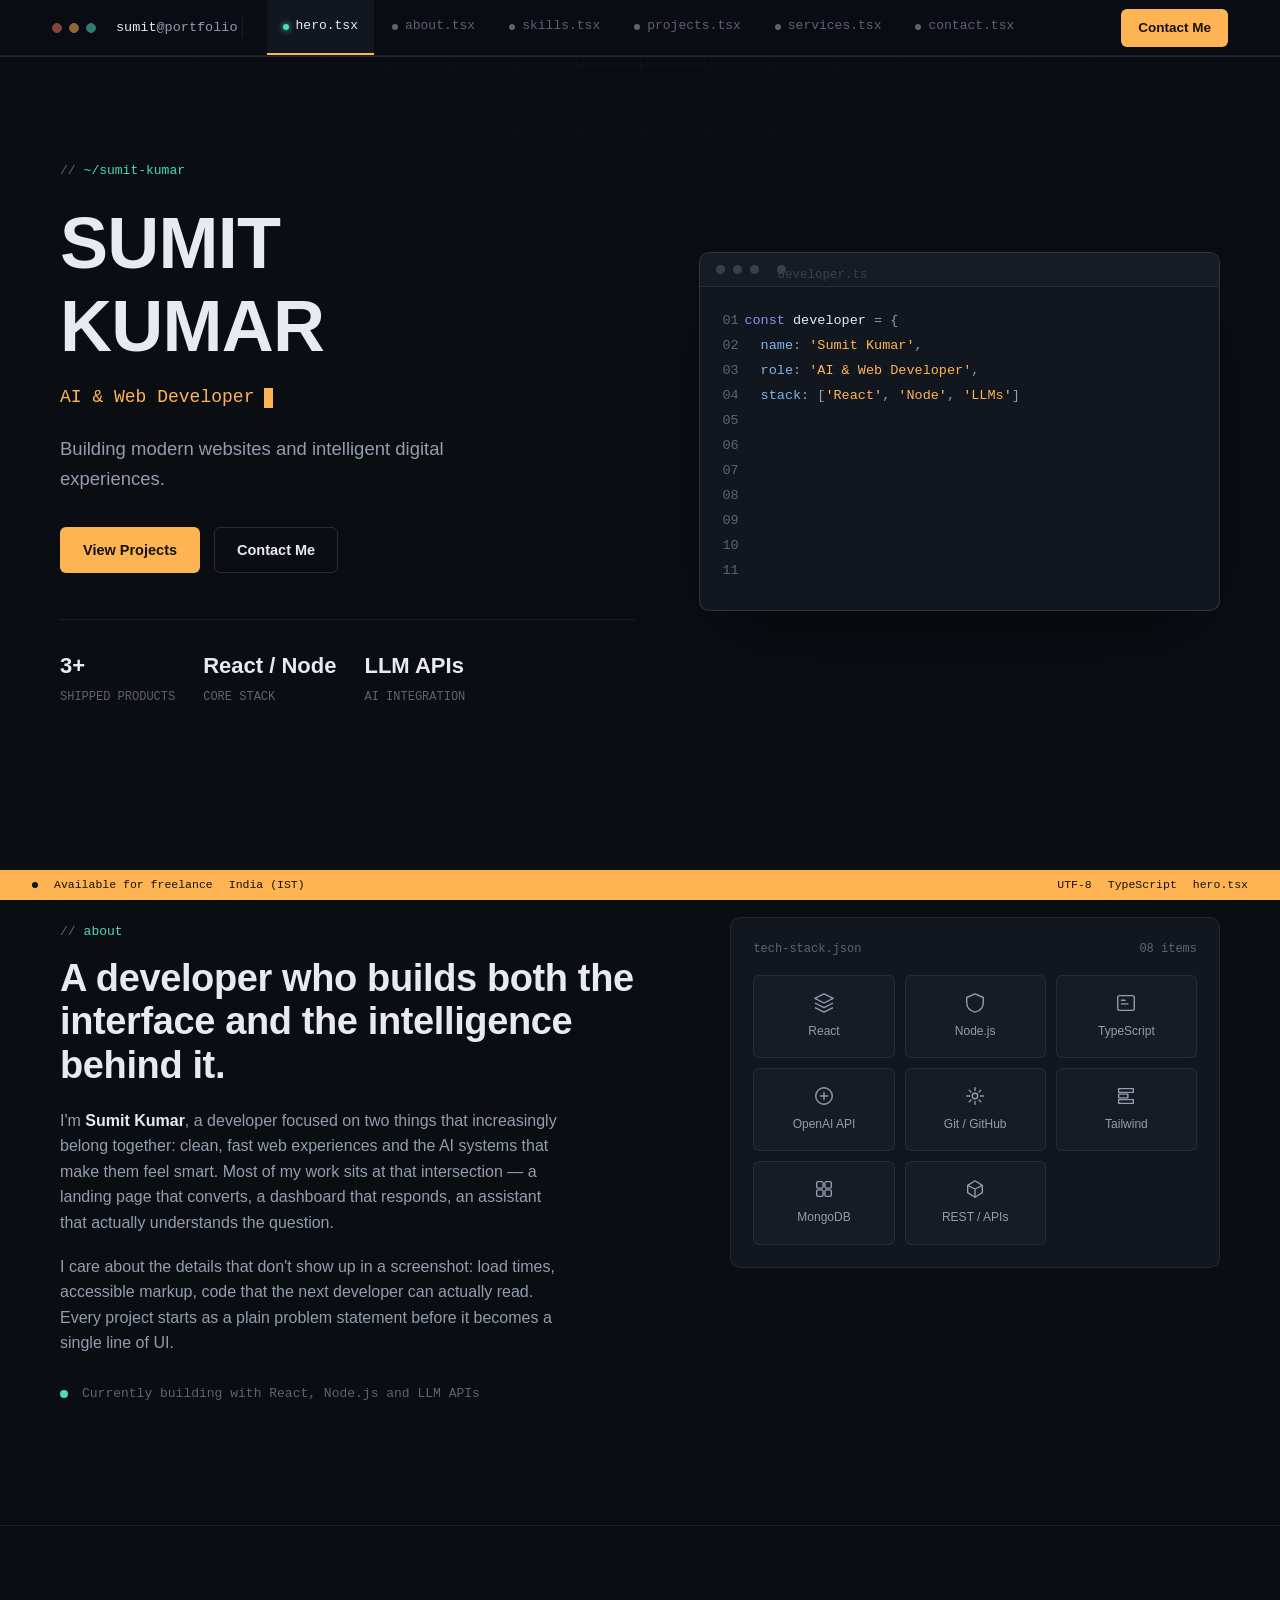
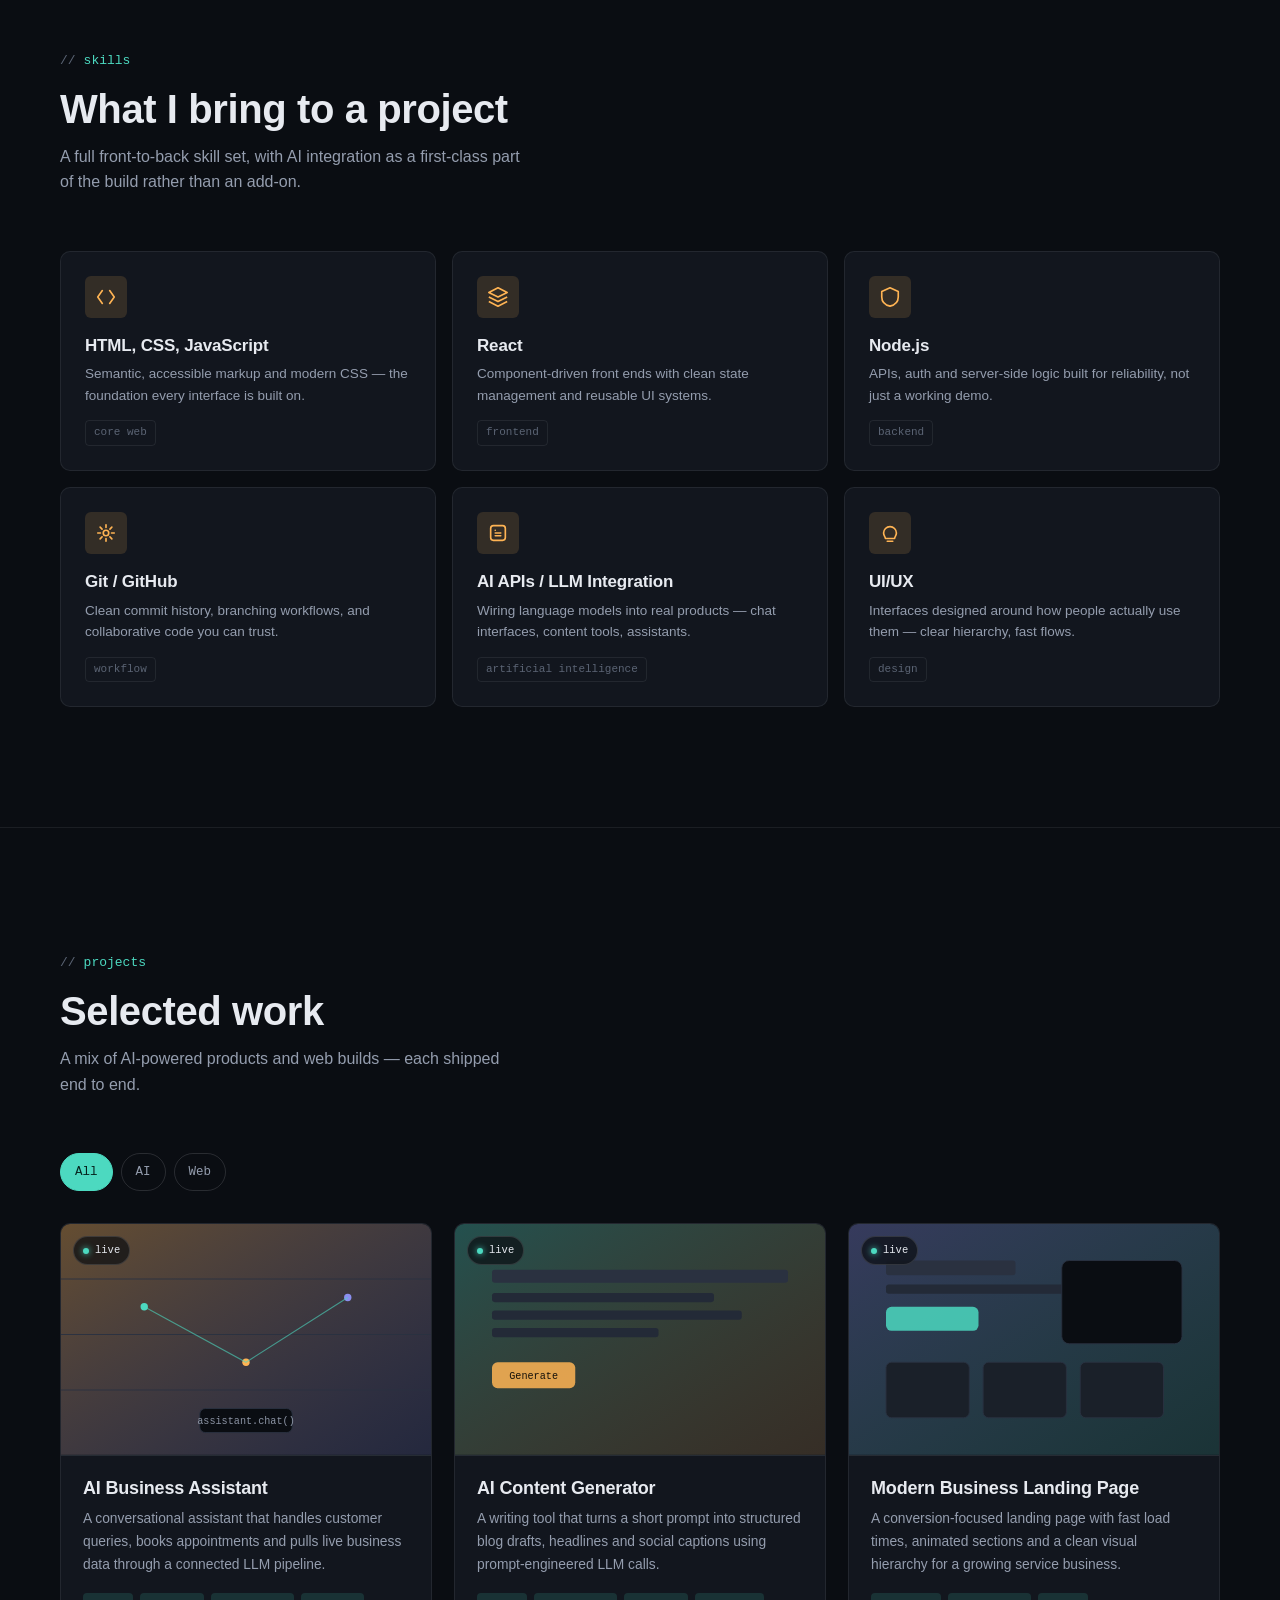
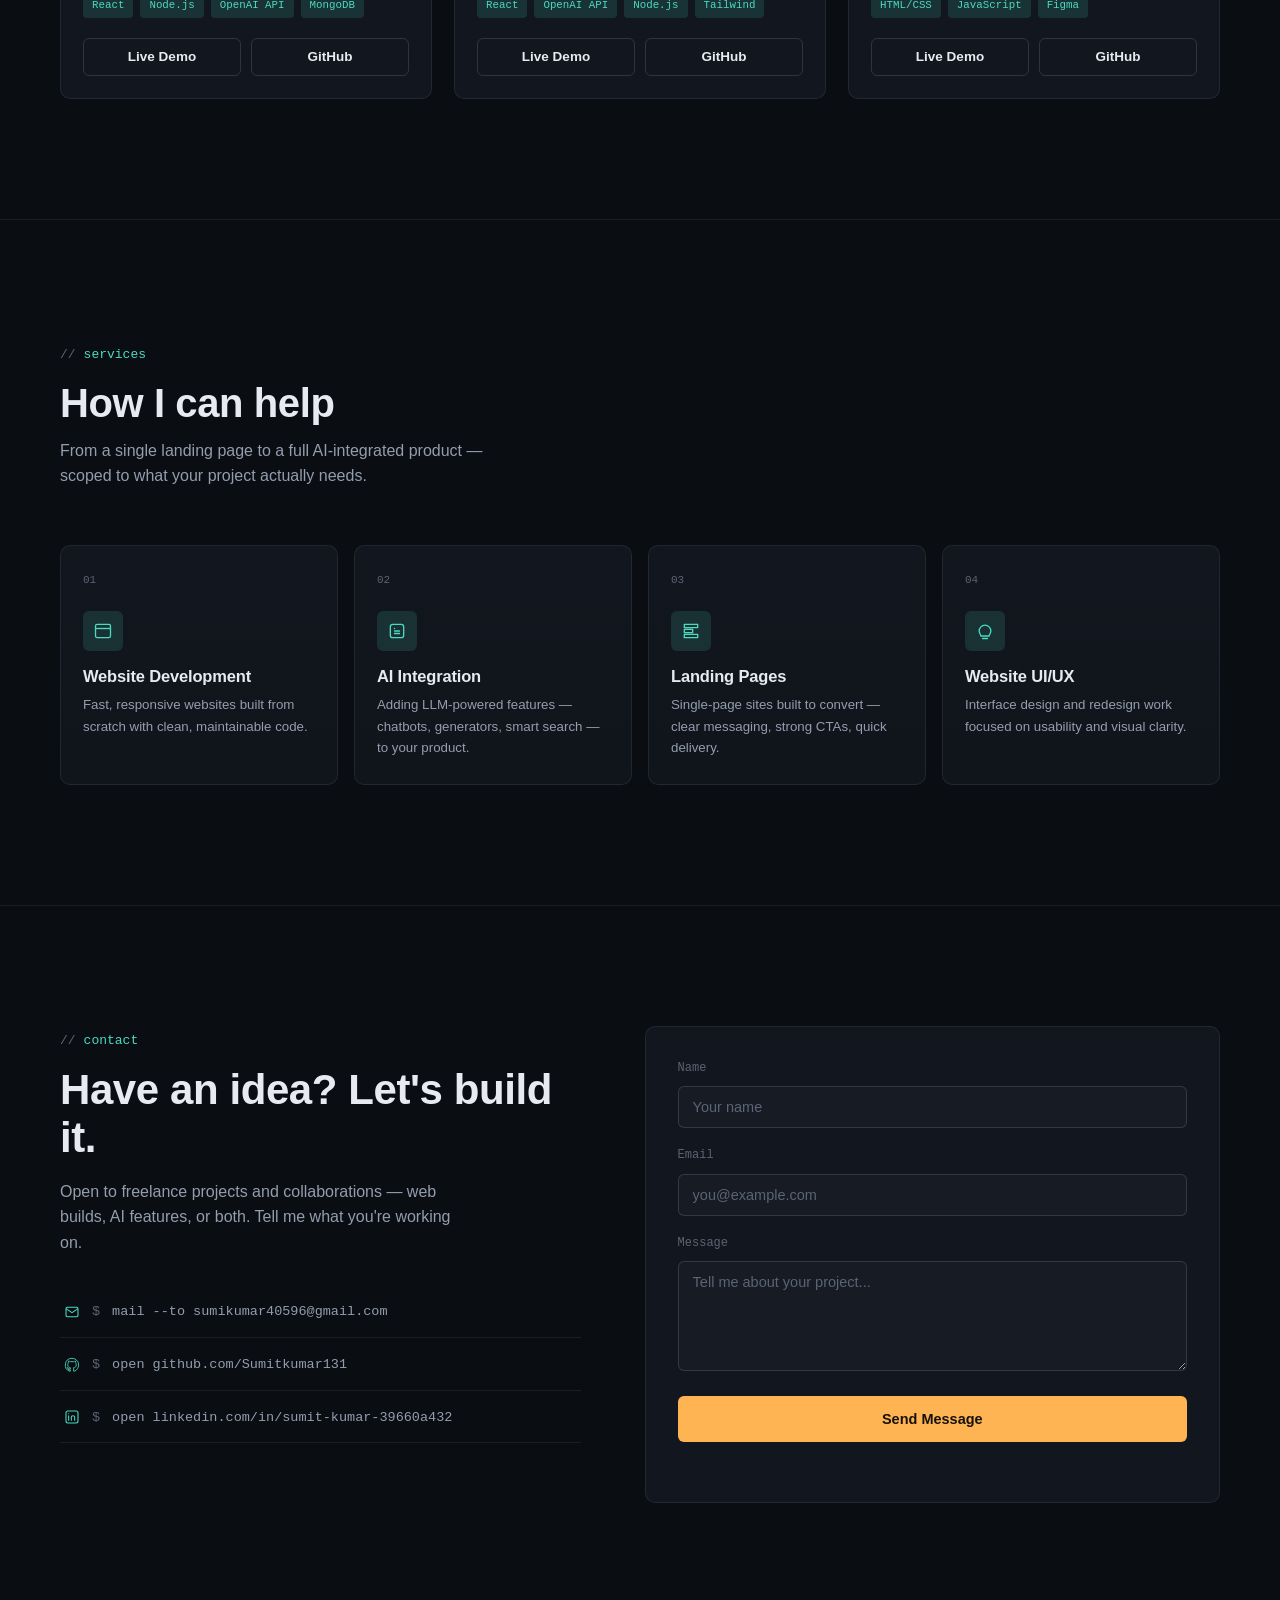
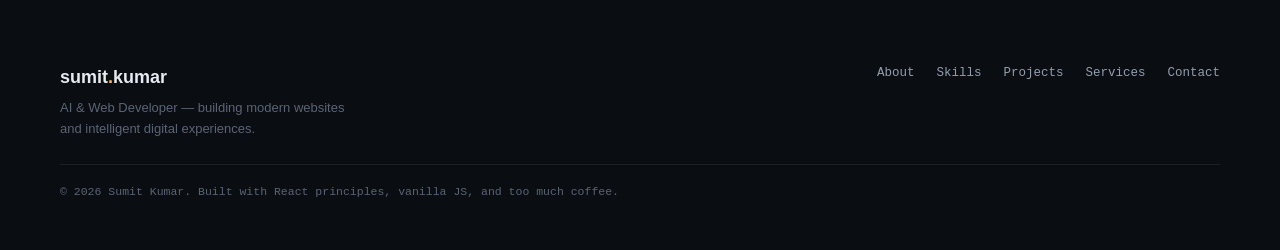
==== commit 27ff791c: "Add files via upload both index.html and script.js reuploaded by updating the code" ====
--- a/index.html
+++ b/index.html
@@ -373,21 +373,17 @@
         <p>Open to freelance projects and collaborations — web builds, AI features, or both. Tell me what you're working on.</p>
 
         <div class="contact-links">
-          <a class="contact-link" href="mailto:hello@sumitkumar.dev">
+          <a class="contact-link" href="mailto:sumikumar40596@gmail.com">
             <svg class="icon" viewBox="0 0 24 24" fill="none"><rect x="3" y="5" width="18" height="14" rx="2" stroke="currentColor" stroke-width="1.6"/><path d="m3 7 9 6 9-6" stroke="currentColor" stroke-width="1.6"/></svg>
-            <span class="prompt">$</span> mail --to hello@sumitkumar.dev
+            <span class="prompt">$</span> mail --to sumikumar40596@gmail.com
           </a>
-          <a class="contact-link" href="https://github.com/" target="_blank" rel="noopener">
+          <a class="contact-link" href="https://github.com/Sumitkumar131" target="_blank" rel="noopener">
             <svg class="icon" viewBox="0 0 24 24" fill="none"><path d="M12 2a10 10 0 0 0-3.16 19.49c.5.09.68-.22.68-.48v-1.7c-2.78.6-3.37-1.34-3.37-1.34-.46-1.16-1.11-1.47-1.11-1.47-.91-.62.07-.6.07-.6 1 .07 1.53 1.03 1.53 1.03.9 1.52 2.34 1.08 2.91.83.09-.65.35-1.08.63-1.33-2.22-.25-4.56-1.11-4.56-4.94 0-1.09.39-1.98 1.03-2.68-.1-.25-.45-1.27.1-2.65 0 0 .84-.27 2.75 1.02a9.5 9.5 0 0 1 5 0c1.91-1.29 2.75-1.02 2.75-1.02.55 1.38.2 2.4.1 2.65.64.7 1.03 1.59 1.03 2.68 0 3.84-2.34 4.68-4.57 4.93.36.31.68.92.68 1.85v2.74c0 .27.18.58.69.48A10 10 0 0 0 12 2Z" stroke="currentColor" stroke-width="1.3" stroke-linejoin="round"/></svg>
-            <span class="prompt">$</span> open github.com/sumitkumar
+            <span class="prompt">$</span> open github.com/Sumitkumar131
           </a>
-          <a class="contact-link" href="https://linkedin.com/" target="_blank" rel="noopener">
+          <a class="contact-link" href="https://www.linkedin.com/in/sumit-kumar-39660a432" target="_blank" rel="noopener">
             <svg class="icon" viewBox="0 0 24 24" fill="none"><rect x="3" y="3" width="18" height="18" rx="3" stroke="currentColor" stroke-width="1.6"/><path d="M7 10v7M7 7v.01M11 17v-4.5c0-1.5 1-2.5 2.5-2.5S16 11 16 12.5V17" stroke="currentColor" stroke-width="1.6" stroke-linecap="round"/></svg>
-            <span class="prompt">$</span> open linkedin.com/in/sumitkumar
-          </a>
-          <a class="contact-link" href="https://twitter.com/" target="_blank" rel="noopener">
-            <svg class="icon" viewBox="0 0 24 24" fill="none"><path d="M22 5.9c-.7.3-1.5.6-2.3.7.8-.5 1.5-1.3 1.8-2.3-.8.5-1.7.8-2.6 1a4.1 4.1 0 0 0-7 3.7A11.6 11.6 0 0 1 3.4 4.6a4.1 4.1 0 0 0 1.3 5.5c-.7 0-1.3-.2-1.9-.5v.1c0 2 1.4 3.6 3.3 4a4.2 4.2 0 0 1-1.9.1 4.1 4.1 0 0 0 3.8 2.9A8.3 8.3 0 0 1 2 18.4a11.6 11.6 0 0 0 6.3 1.8c7.5 0 11.7-6.3 11.7-11.7v-.5c.8-.6 1.5-1.3 2-2.1Z" stroke="currentColor" stroke-width="1.3" stroke-linejoin="round"/></svg>
-            <span class="prompt">$</span> open twitter.com/sumitkumar
+            <span class="prompt">$</span> open linkedin.com/in/sumit-kumar-39660a432
           </a>
         </div>
       </div>
@@ -405,6 +401,8 @@
           <label for="message">Message</label>
           <textarea id="message" name="message" placeholder="Tell me about your project..." required></textarea>
         </div>
+        <!-- honeypot field: hidden from people, catches bots -->
+        <input type="text" name="_honey" style="display:none" tabindex="-1" autocomplete="off">
         <button type="submit" class="btn btn-primary btn-block">Send Message</button>
         <p class="form-note" id="formNote" role="status" aria-live="polite"></p>
       </form>
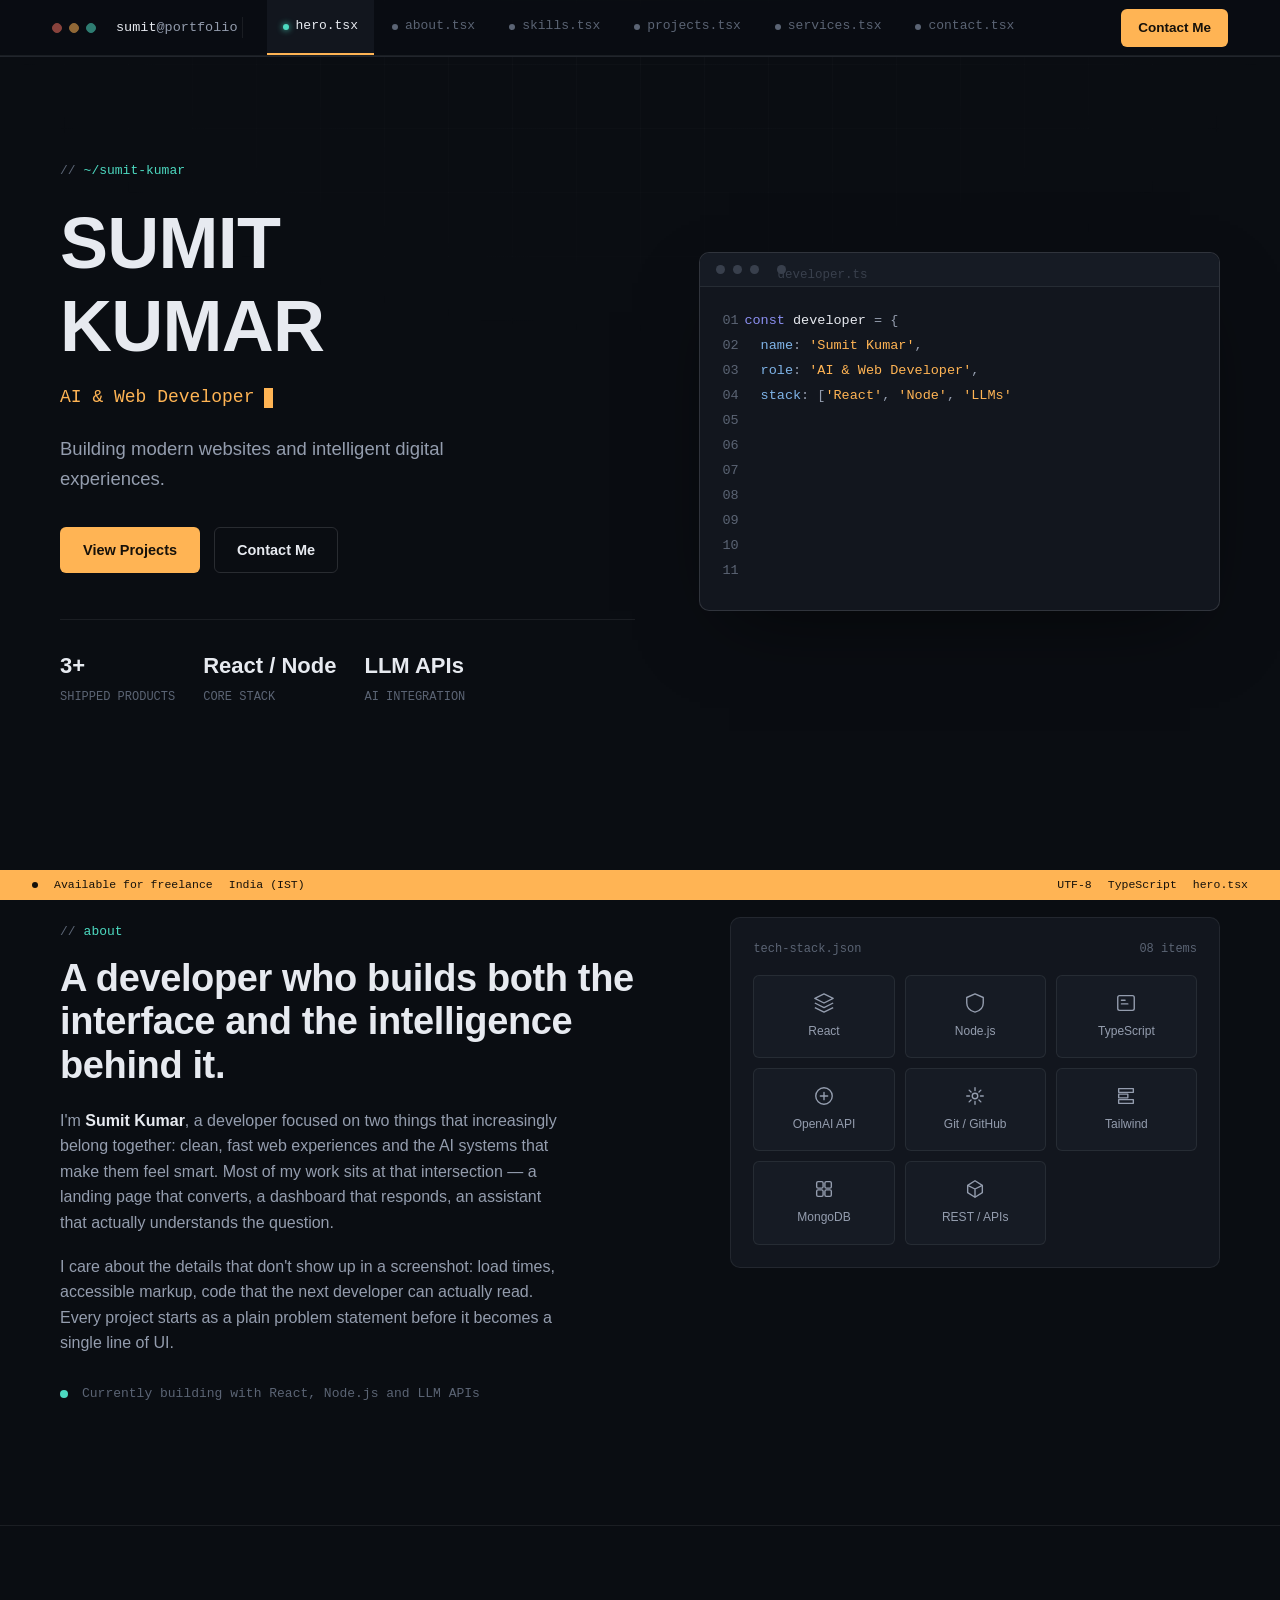
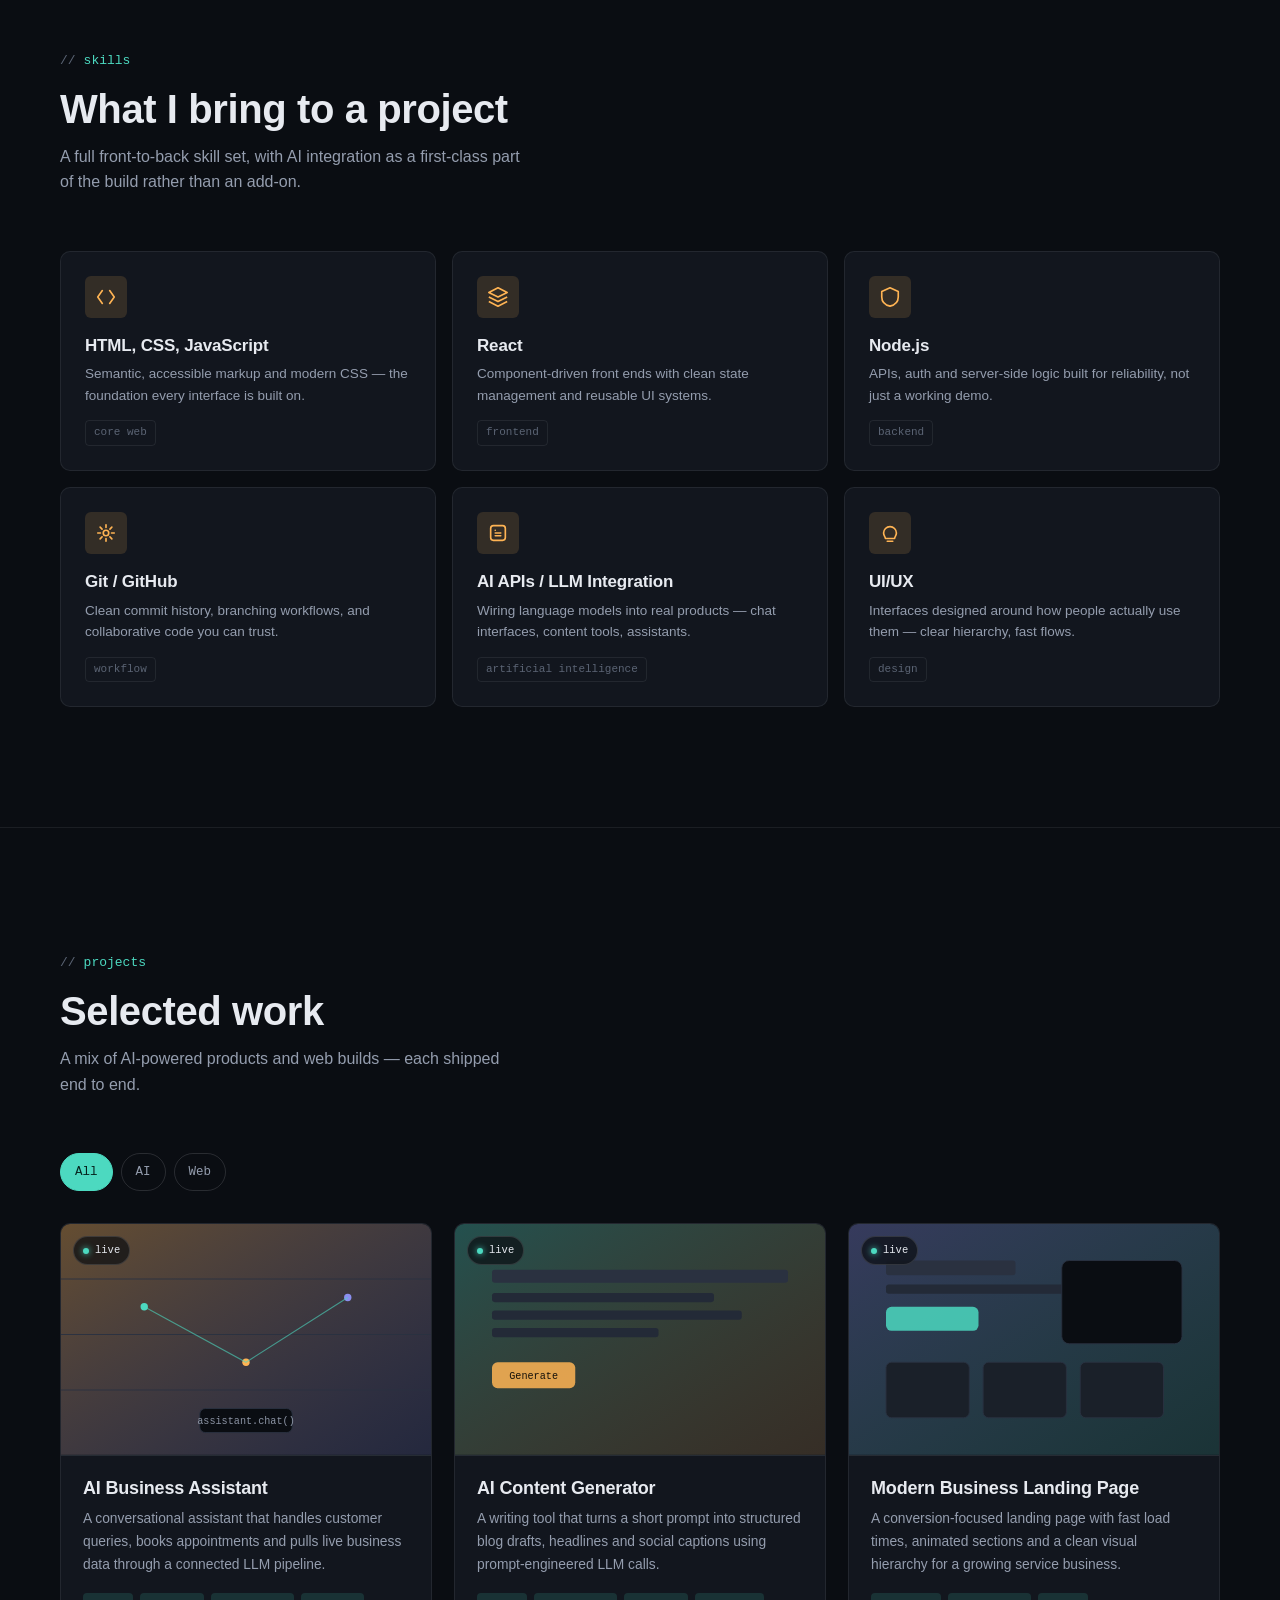
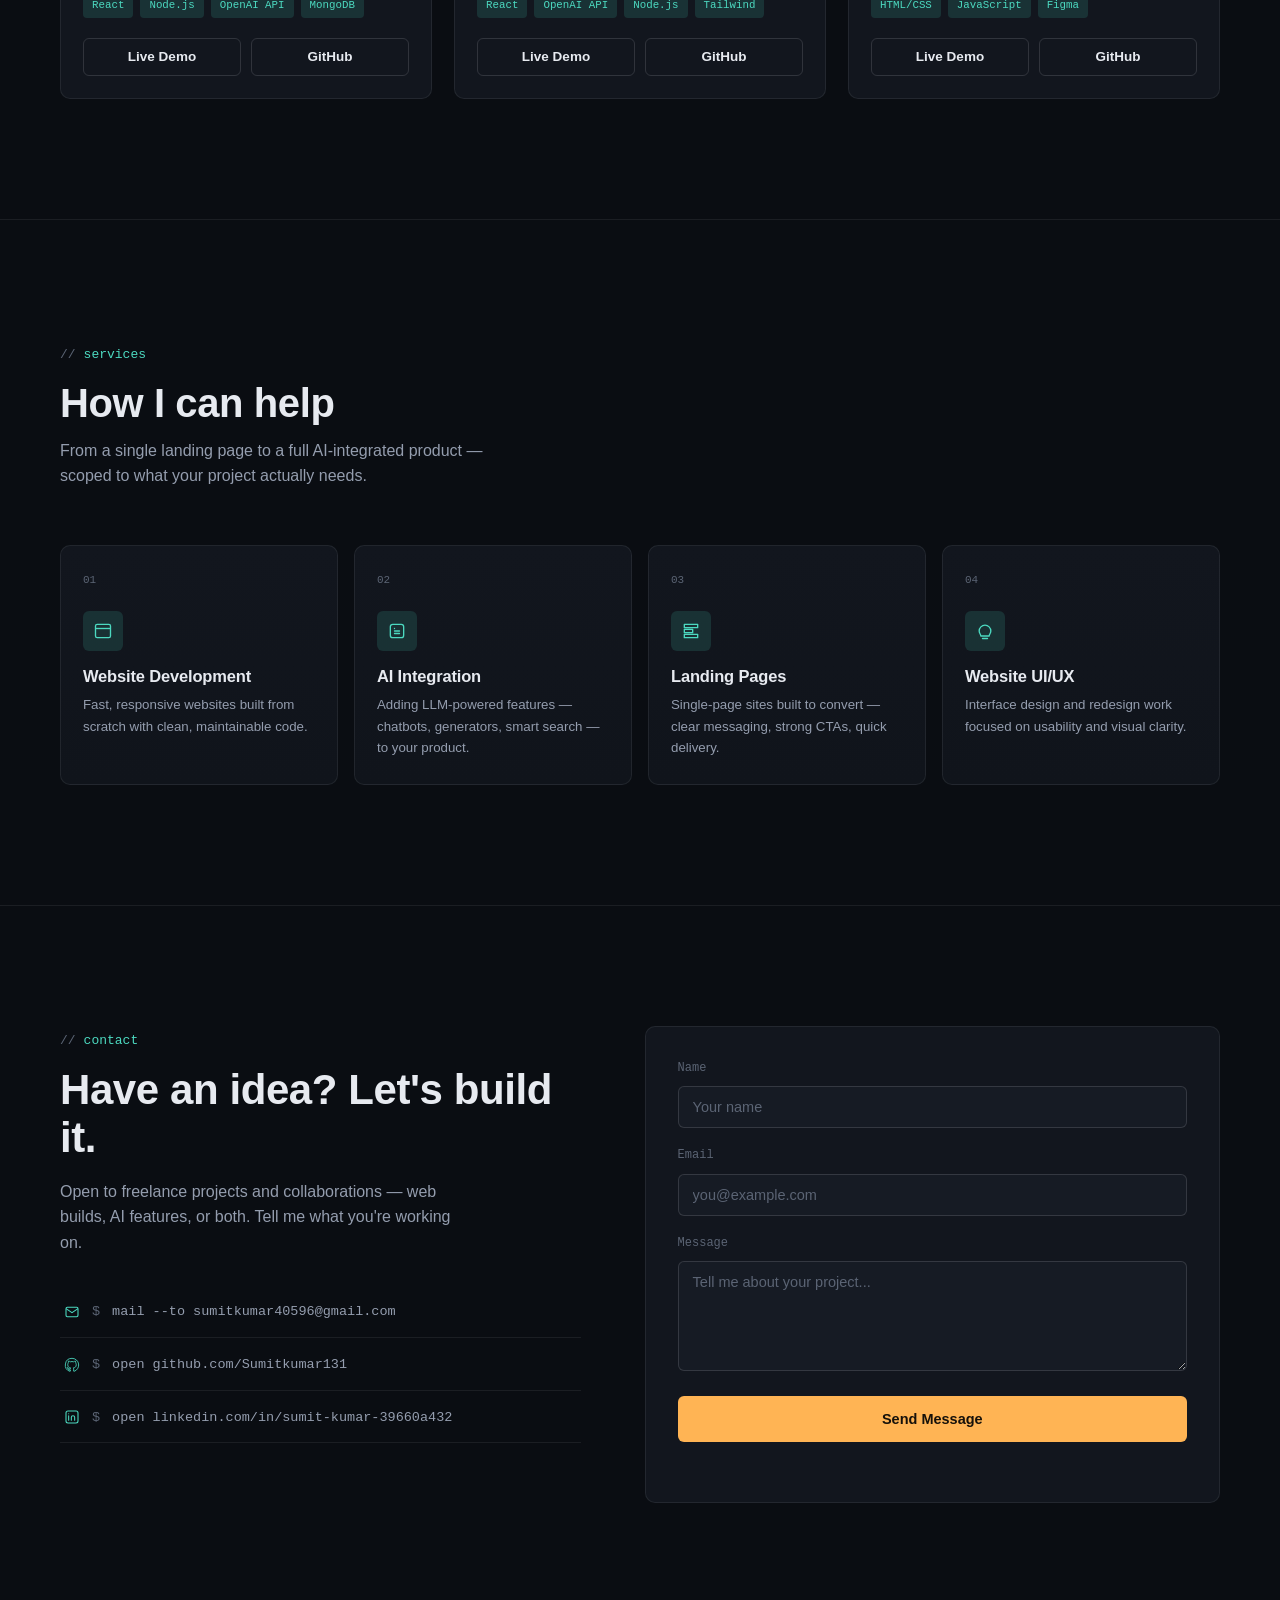
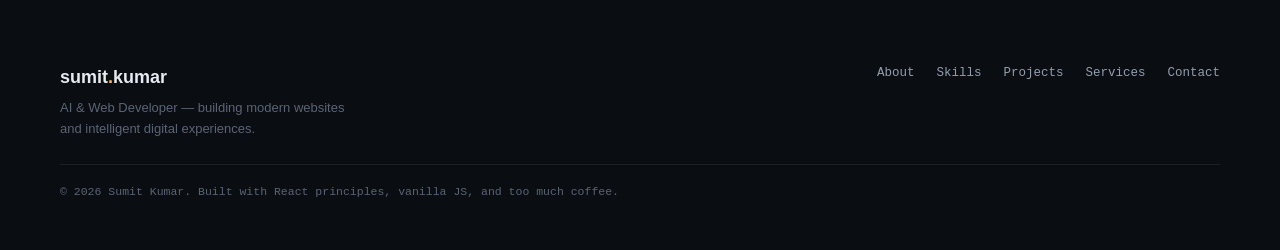
==== commit bf409d23: "Add files via upload index.html uploaded" ====
--- a/index.html
+++ b/index.html
@@ -373,9 +373,9 @@
         <p>Open to freelance projects and collaborations — web builds, AI features, or both. Tell me what you're working on.</p>
 
         <div class="contact-links">
-          <a class="contact-link" href="mailto:sumikumar40596@gmail.com">
+          <a class="contact-link" href="mailto:sumitkumar40596@gmail.com">
             <svg class="icon" viewBox="0 0 24 24" fill="none"><rect x="3" y="5" width="18" height="14" rx="2" stroke="currentColor" stroke-width="1.6"/><path d="m3 7 9 6 9-6" stroke="currentColor" stroke-width="1.6"/></svg>
-            <span class="prompt">$</span> mail --to sumikumar40596@gmail.com
+            <span class="prompt">$</span> mail --to sumitkumar40596@gmail.com
           </a>
           <a class="contact-link" href="https://github.com/Sumitkumar131" target="_blank" rel="noopener">
             <svg class="icon" viewBox="0 0 24 24" fill="none"><path d="M12 2a10 10 0 0 0-3.16 19.49c.5.09.68-.22.68-.48v-1.7c-2.78.6-3.37-1.34-3.37-1.34-.46-1.16-1.11-1.47-1.11-1.47-.91-.62.07-.6.07-.6 1 .07 1.53 1.03 1.53 1.03.9 1.52 2.34 1.08 2.91.83.09-.65.35-1.08.63-1.33-2.22-.25-4.56-1.11-4.56-4.94 0-1.09.39-1.98 1.03-2.68-.1-.25-.45-1.27.1-2.65 0 0 .84-.27 2.75 1.02a9.5 9.5 0 0 1 5 0c1.91-1.29 2.75-1.02 2.75-1.02.55 1.38.2 2.4.1 2.65.64.7 1.03 1.59 1.03 2.68 0 3.84-2.34 4.68-4.57 4.93.36.31.68.92.68 1.85v2.74c0 .27.18.58.69.48A10 10 0 0 0 12 2Z" stroke="currentColor" stroke-width="1.3" stroke-linejoin="round"/></svg>
